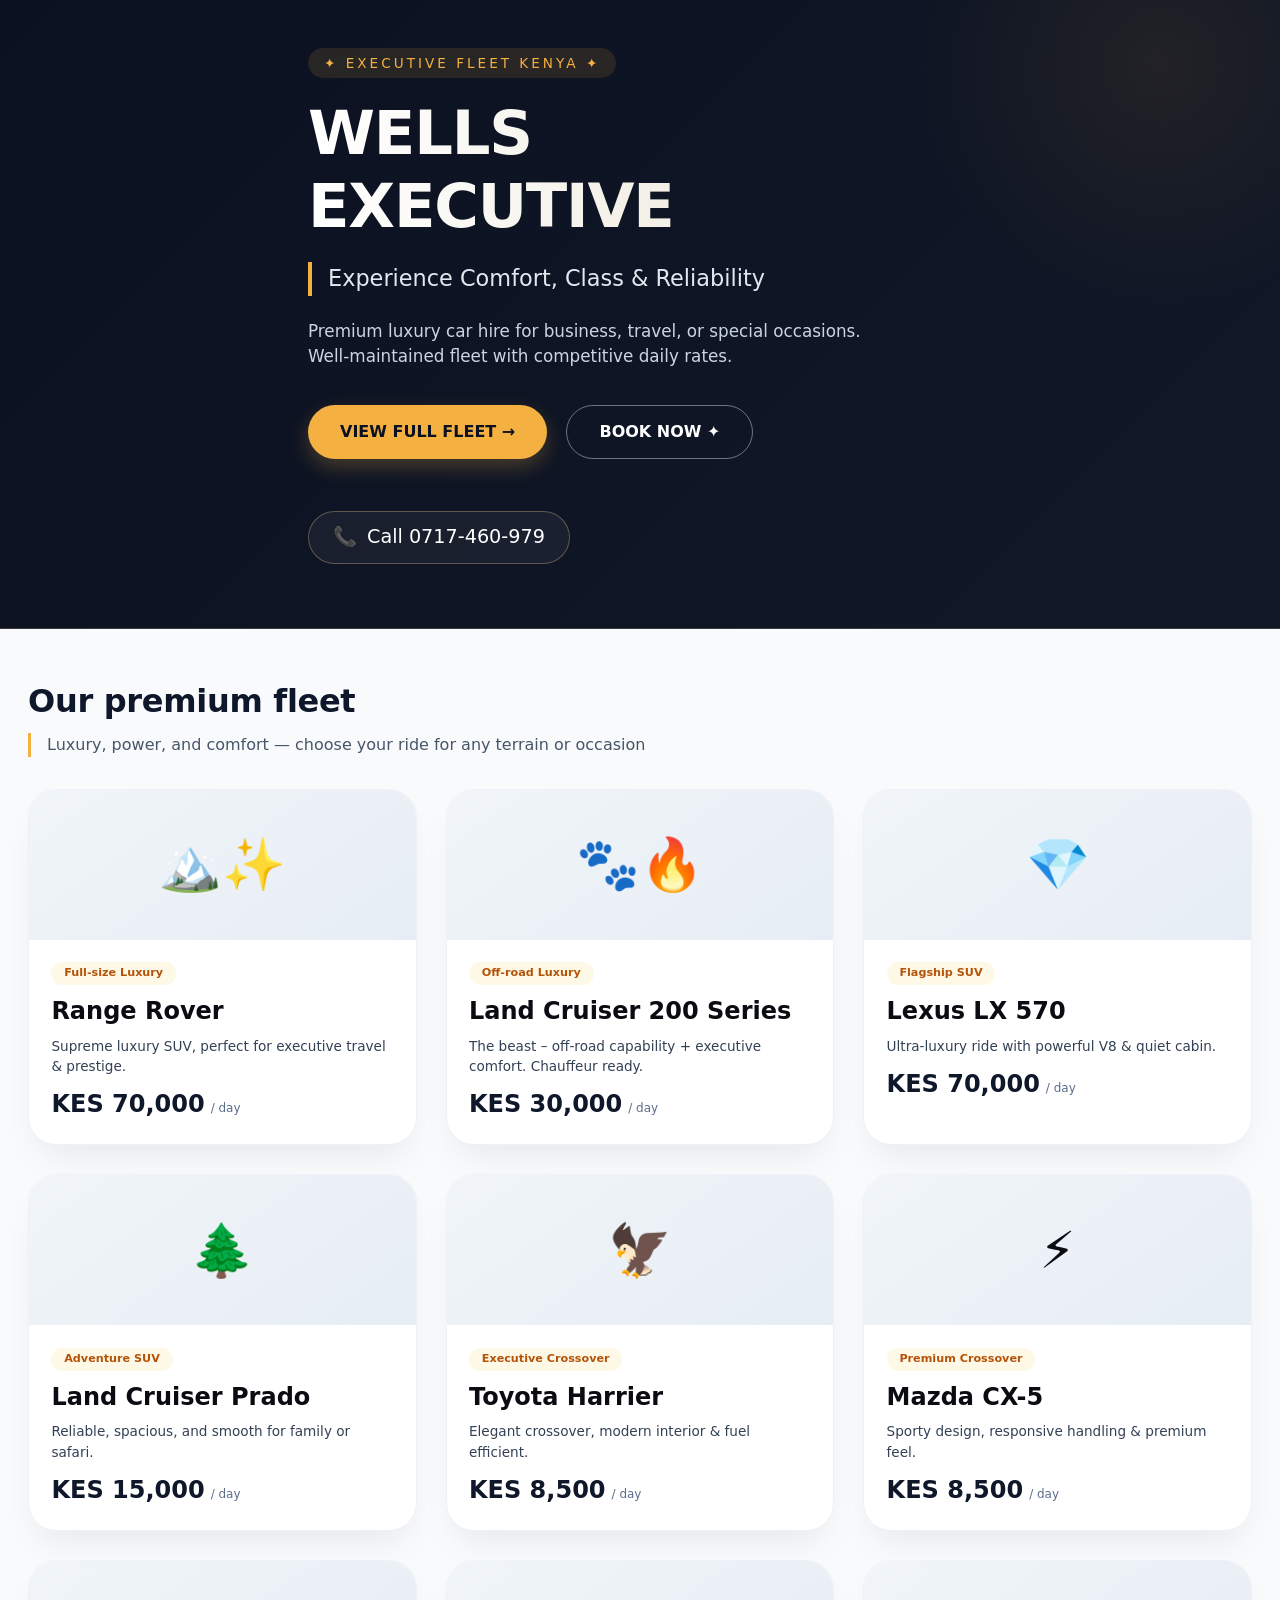
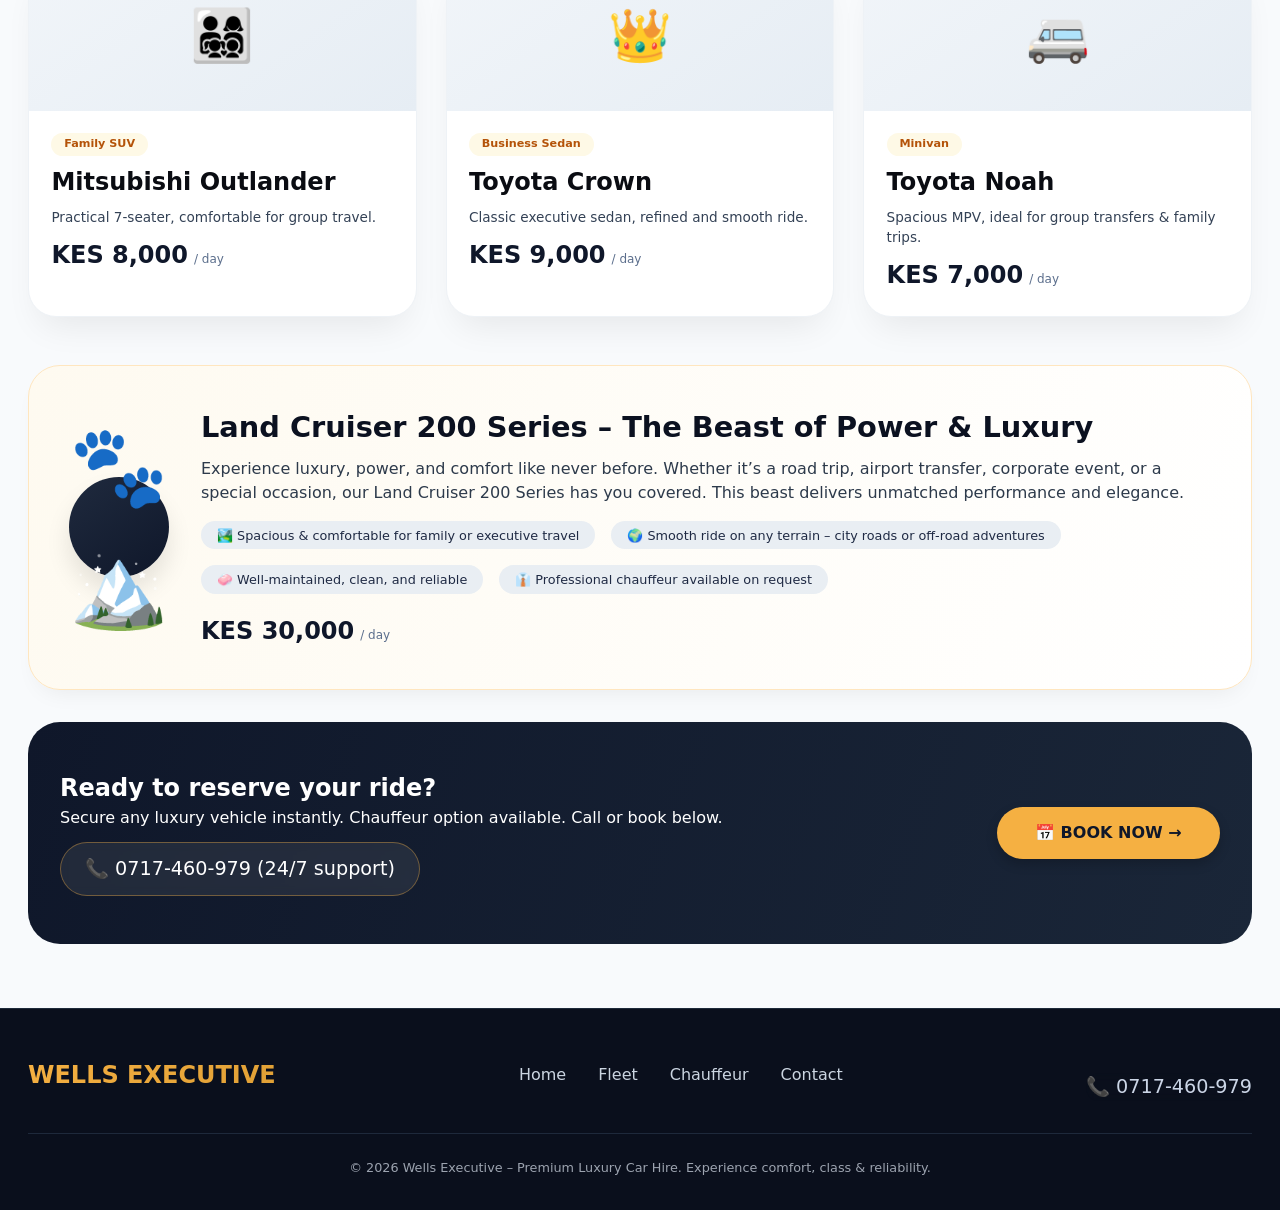
==== index.html @ e7742991 "Add files via upload" ====
<!DOCTYPE html>
<html lang="en">
<head>
  <meta charset="UTF-8">
  <meta name="viewport" content="width=device-width, initial-scale=1.0, viewport-fit=cover">
  <title>Wells Executive | Premium Luxury Car Hire</title>
  <!-- Google Fonts + modern reset -->
  <style>
    * {
      margin: 0;
      padding: 0;
      box-sizing: border-box;
    }

    body {
      background: #f8fafc;
      font-family: 'Inter', system-ui, -apple-system, 'Segoe UI', Roboto, Helvetica, sans-serif;
      line-height: 1.5;
      color: #0a0c12;
    }

    html {
      scroll-behavior: smooth;
    }

    .container {
      max-width: 1280px;
      margin: 0 auto;
      padding: 0 28px;
    }

    /* ========= HERO SECTION (Luxury Dark Elegance) ========= */
    .hero {
      background: linear-gradient(135deg, #0b1120 0%, #111827 100%);
      color: white;
      padding: 3rem 0 4rem 0;
      border-bottom: 1px solid rgba(255, 215, 150, 0.2);
      position: relative;
      overflow: hidden;
    }

    .hero::before {
      content: "";
      position: absolute;
      top: -30%;
      right: -10%;
      width: 500px;
      height: 500px;
      background: radial-gradient(circle, rgba(255, 180, 60, 0.08) 0%, rgba(0,0,0,0) 70%);
      border-radius: 50%;
      pointer-events: none;
    }

    .hero-content {
      position: relative;
      z-index: 2;
      display: flex;
      flex-direction: column;
      gap: 1.2rem;
      max-width: 720px;
    }

    .brand-badge {
      font-size: 0.85rem;
      letter-spacing: 3px;
      text-transform: uppercase;
      color: #f5b042;
      font-weight: 500;
      background: rgba(245, 176, 66, 0.12);
      display: inline-block;
      width: fit-content;
      padding: 0.3rem 1rem;
      border-radius: 40px;
      backdrop-filter: blur(2px);
    }

    .hero h1 {
      font-size: 3.8rem;
      font-weight: 700;
      letter-spacing: -0.02em;
      line-height: 1.2;
      background: linear-gradient(to right, #ffffff, #e8e2d0);
      background-clip: text;
      -webkit-background-clip: text;
      color: transparent;
    }

    .hero-tagline {
      font-size: 1.4rem;
      font-weight: 500;
      color: #e2e8f0;
      border-left: 4px solid #f5b042;
      padding-left: 1rem;
    }

    .hero-desc {
      font-size: 1.05rem;
      color: #cbd5e1;
      max-width: 560px;
      margin-top: 0.25rem;
    }

    .btn-group {
      display: flex;
      flex-wrap: wrap;
      gap: 1.2rem;
      margin: 1rem 0 0.5rem 0;
    }

    .btn {
      display: inline-flex;
      align-items: center;
      justify-content: center;
      gap: 8px;
      font-weight: 600;
      padding: 0.9rem 2rem;
      border-radius: 48px;
      font-size: 1rem;
      transition: all 0.25s ease;
      text-decoration: none;
      cursor: pointer;
      border: none;
      background: none;
      font-family: inherit;
    }

    .btn-primary {
      background: #f5b042;
      color: #0b1120;
      box-shadow: 0 8px 20px rgba(245, 176, 66, 0.25);
    }

    .btn-primary:hover {
      background: #ffbf5e;
      transform: translateY(-3px);
      box-shadow: 0 16px 28px rgba(245, 176, 66, 0.3);
    }

    .btn-outline-light {
      background: transparent;
      border: 1.5px solid rgba(255, 255, 255, 0.4);
      color: white;
    }

    .btn-outline-light:hover {
      border-color: #f5b042;
      background: rgba(245, 176, 66, 0.1);
      transform: translateY(-2px);
    }

    .phone-number {
      display: inline-flex;
      align-items: center;
      gap: 10px;
      margin-top: 1.5rem;
      font-size: 1.2rem;
      font-weight: 500;
      background: rgba(255,255,255,0.05);
      backdrop-filter: blur(4px);
      padding: 0.7rem 1.5rem;
      border-radius: 60px;
      width: fit-content;
      border: 1px solid rgba(255,215,150,0.3);
    }

    /* ===== FLEET PREVIEW & FULL FLEET GRID ===== */
    .section-title {
      font-size: 2rem;
      font-weight: 700;
      margin-bottom: 0.5rem;
      letter-spacing: -0.3px;
      color: #0f172a;
    }

    .section-sub {
      color: #475569;
      max-width: 650px;
      margin-bottom: 2rem;
      border-left: 3px solid #f5b042;
      padding-left: 1rem;
    }

    .fleet-grid {
      display: grid;
      grid-template-columns: repeat(auto-fill, minmax(290px, 1fr));
      gap: 1.8rem;
      margin: 2rem 0 3rem;
    }

    .car-card {
      background: white;
      border-radius: 28px;
      overflow: hidden;
      box-shadow: 0 20px 35px -12px rgba(0, 0, 0, 0.08);
      transition: all 0.3s ease;
      border: 1px solid #eef2f6;
    }

    .car-card:hover {
      transform: translateY(-8px);
      box-shadow: 0 28px 40px -16px rgba(0, 0, 0, 0.15);
    }

    .car-img {
      background: linear-gradient(145deg, #f1f5f9, #e6edf4);
      height: 150px;
      display: flex;
      align-items: center;
      justify-content: center;
      font-size: 3.2rem;
    }

    .car-info {
      padding: 1.4rem;
    }

    .car-info h3 {
      font-size: 1.5rem;
      font-weight: 700;
      margin-bottom: 0.2rem;
    }

    .car-desc {
      color: #334155;
      font-size: 0.85rem;
      margin: 0.4rem 0;
    }

    .price {
      font-weight: 800;
      font-size: 1.5rem;
      color: #0f172a;
      margin-top: 0.6rem;
      display: flex;
      align-items: baseline;
      gap: 6px;
    }

    .price small {
      font-size: 0.75rem;
      font-weight: 400;
      color: #5b6e8c;
    }

    .badge-type {
      background: #fef9e6;
      color: #b45309;
      padding: 0.2rem 0.8rem;
      border-radius: 30px;
      font-size: 0.7rem;
      font-weight: 600;
      width: fit-content;
      margin-bottom: 8px;
    }

    /* Land Cruiser spotlight section (detailed description) */
    .spotlight {
      background: linear-gradient(110deg, #fefaf0 0%, #ffffff 100%);
      border-radius: 2rem;
      padding: 2.5rem;
      margin: 2rem 0 2rem;
      border: 1px solid #ffe6bf;
      box-shadow: 0 12px 24px -12px rgba(0,0,0,0.08);
    }

    .spotlight-inner {
      display: flex;
      flex-wrap: wrap;
      gap: 2rem;
      align-items: center;
    }

    .spotlight-icon {
      font-size: 5rem;
      background: #0b1120;
      width: 100px;
      height: 100px;
      display: flex;
      align-items: center;
      justify-content: center;
      border-radius: 60px;
      background: linear-gradient(145deg, #1f2a3e, #0f172a);
      box-shadow: 0 15px 25px rgba(0,0,0,0.1);
    }

    .spotlight-text {
      flex: 1;
    }

    .spotlight-text h3 {
      font-size: 1.8rem;
      font-weight: 800;
      color: #0b1120;
      margin-bottom: 0.5rem;
    }

    .spotlight-text p {
      color: #2d3a4b;
      margin-bottom: 0.8rem;
      line-height: 1.5;
    }

    .feature-list {
      display: flex;
      flex-wrap: wrap;
      gap: 1rem;
      margin-top: 1rem;
    }

    .feature-list span {
      background: #e9eef3;
      padding: 0.3rem 1rem;
      border-radius: 40px;
      font-size: 0.8rem;
      font-weight: 500;
      color: #1f2a44;
    }

    /* CTA section */
    .cta-section {
      background: linear-gradient(110deg, #0f172a 0%, #1a2638 100%);
      border-radius: 2rem;
      padding: 3rem 2rem;
      margin: 2rem 0 4rem;
      display: flex;
      flex-wrap: wrap;
      justify-content: space-between;
      align-items: center;
      gap: 1.8rem;
      color: white;
    }

    .btn-cta {
      background: #f5b042;
      color: #0f172a;
      padding: 0.9rem 2.4rem;
      font-weight: 700;
      border-radius: 44px;
      text-decoration: none;
      transition: 0.2s;
      display: inline-flex;
      align-items: center;
      gap: 10px;
      box-shadow: 0 5px 12px rgba(0,0,0,0.2);
    }

    .btn-cta:hover {
      background: #ffc55a;
      transform: scale(1.02);
    }

    /* Footer */
    footer {
      background: #0a0f1c;
      color: #9ca3af;
      padding: 2.5rem 0 2rem;
      margin-top: 2rem;
      border-top: 1px solid #1e2a3a;
    }

    .footer-content {
      display: flex;
      flex-wrap: wrap;
      justify-content: space-between;
      align-items: center;
      gap: 1.5rem;
    }

    .footer-logo {
      font-weight: 700;
      font-size: 1.5rem;
      background: linear-gradient(135deg, #f5b042, #e0a035);
      background-clip: text;
      -webkit-background-clip: text;
      color: transparent;
    }

    .footer-links {
      display: flex;
      gap: 2rem;
      flex-wrap: wrap;
    }

    .footer-links a {
      color: #cbd5e1;
      text-decoration: none;
      transition: color 0.2s;
    }

    .footer-links a:hover {
      color: #f5b042;
    }

    .copyright {
      text-align: center;
      margin-top: 2rem;
      font-size: 0.8rem;
      border-top: 1px solid #1e293b;
      padding-top: 1.5rem;
    }

    @media (max-width: 780px) {
      .hero h1 { font-size: 2.4rem; }
      .hero-tagline { font-size: 1.1rem; }
      .btn-group .btn { padding: 0.7rem 1.4rem; }
      .spotlight-inner { flex-direction: column; text-align: center; }
      .feature-list { justify-content: center; }
    }

    /* modal */
    .modal {
      display: none;
      position: fixed;
      top:0; left:0;
      width:100%; height:100%;
      background: rgba(0,0,0,0.75);
      backdrop-filter: blur(6px);
      align-items: center;
      justify-content: center;
      z-index: 1000;
    }
    .modal-card {
      background: white;
      max-width: 500px;
      width: 90%;
      border-radius: 2rem;
      padding: 2rem 1.8rem;
      position: relative;
      box-shadow: 0 30px 50px rgba(0,0,0,0.3);
    }
    .close-modal {
      position: absolute;
      top: 1rem;
      right: 1.5rem;
      font-size: 1.8rem;
      cursor: pointer;
      background: none;
      border: none;
    }
  </style>
</head>
<body>

  <!-- HERO SECTION -->
  <section class="hero">
    <div class="container hero-content">
      <div class="brand-badge">✦ EXECUTIVE FLEET KENYA ✦</div>
      <h1>WELLS<br>EXECUTIVE</h1>
      <div class="hero-tagline">Experience Comfort, Class & Reliability</div>
      <div class="hero-desc">
        Premium luxury car hire for business, travel, or special occasions. 
        Well-maintained fleet with competitive daily rates.
      </div>
      <div class="btn-group">
        <a href="#full-fleet" class="btn btn-primary">VIEW FULL FLEET →</a>
        <a href="#booking" class="btn btn-outline-light">BOOK NOW ✦</a>
      </div>
      <div class="phone-number">
        <span>📞</span> Call 0717-460-979
      </div>
    </div>
  </section>

  <!-- FULL FLEET SECTION (all cars with exact rates) -->
  <div class="container" id="full-fleet">
    <div style="margin-top: 3rem;">
      <h2 class="section-title">Our premium fleet</h2>
      <div class="section-sub">Luxury, power, and comfort — choose your ride for any terrain or occasion</div>
    </div>
    <div class="fleet-grid" id="fleetGrid"></div>
  </div>

  <!-- LAND CRUISER 200 SERIES SPOTLIGHT (detailed description as requested) -->
  <div class="container">
    <div class="spotlight" id="landcruiser-spotlight">
      <div class="spotlight-inner">
        <div class="spotlight-icon">🐾🏔️</div>
        <div class="spotlight-text">
          <h3>Land Cruiser 200 Series – The Beast of Power & Luxury</h3>
          <p>Experience luxury, power, and comfort like never before. Whether it’s a road trip, airport transfer, corporate event, or a special occasion, our Land Cruiser 200 Series has you covered. This beast delivers unmatched performance and elegance.</p>
          <div class="feature-list">
            <span>🏞️ Spacious & comfortable for family or executive travel</span>
            <span>🌍 Smooth ride on any terrain – city roads or off-road adventures</span>
            <span>🧼 Well-maintained, clean, and reliable</span>
            <span>👔 Professional chauffeur available on request</span>
          </div>
          <div class="price" style="margin-top: 1.2rem;">KES 30,000 <small>/ day</small></div>
        </div>
      </div>
    </div>
  </div>

  <!-- BOOKING CTA SECTION -->
  <div class="container" id="booking">
    <div class="cta-section">
      <div class="cta-text">
        <h2>Ready to reserve your ride?</h2>
        <p>Secure any luxury vehicle instantly. Chauffeur option available. Call or book below.</p>
        <div class="phone-number" style="background: rgba(255,255,240,0.08); margin-top: 12px; border-color: #f5b04260;">
          📞 0717-460-979 (24/7 support)
        </div>
      </div>
      <a href="#" class="btn-cta" id="openBookingBtn">📅 BOOK NOW →</a>
    </div>
  </div>

  <!-- FOOTER -->
  <footer>
    <div class="container">
      <div class="footer-content">
        <div class="footer-logo">WELLS EXECUTIVE</div>
        <div class="footer-links">
          <a href="#">Home</a>
          <a href="#full-fleet">Fleet</a>
          <a href="#">Chauffeur</a>
          <a href="#">Contact</a>
        </div>
        <div class="phone-number" style="background: transparent; padding:0; border:none; color:#cbd5e6;">
          📞 0717-460-979
        </div>
      </div>
      <div class="copyright">
        © 2026 Wells Executive – Premium Luxury Car Hire. Experience comfort, class & reliability.
      </div>
    </div>
  </footer>

  <!-- BOOKING MODAL -->
  <div id="bookingModal" class="modal">
    <div class="modal-card">
      <button class="close-modal" id="closeModalBtn">&times;</button>
      <h2 style="font-size: 1.8rem; font-weight: 700; margin-bottom: 0.5rem;">Request booking</h2>
      <p style="margin-bottom: 1.2rem;">Fill in details & we’ll confirm your luxury ride.</p>
      <form id="bookingForm">
        <div style="margin-bottom: 1rem;">
          <label style="display: block; font-weight: 500;">Full name</label>
          <input type="text" required style="width:100%; padding: 0.8rem; border-radius: 60px; border:1px solid #cbd5e1;">
        </div>
        <div style="margin-bottom: 1rem;">
          <label style="display: block; font-weight: 500;">Phone number</label>
          <input type="tel" required style="width:100%; padding: 0.8rem; border-radius: 60px; border:1px solid #cbd5e1;">
        </div>
        <div style="margin-bottom: 1.5rem;">
          <label style="display: block; font-weight: 500;">Select car</label>
          <select id="carSelectModal" style="width:100%; padding: 0.8rem; border-radius: 60px; border:1px solid #cbd5e1;">
            <option>Range Rover (KES 70,000)</option>
            <option>Land Cruiser 200 Series (KES 30,000)</option>
            <option>Lexus LX 570 (KES 70,000)</option>
            <option>Land Cruiser Prado (KES 15,000)</option>
            <option>Toyota Harrier (KES 8,500)</option>
            <option>Mazda CX-5 (KES 8,500)</option>
            <option>Mitsubishi Outlander (KES 8,000)</option>
            <option>Toyota Crown (KES 9,000)</option>
            <option>Toyota Noah (KES 7,000)</option>
          </select>
        </div>
        <button type="submit" style="background:#f5b042; width:100%; border: none; padding: 0.9rem; border-radius: 60px; font-weight: 700; cursor: pointer;">Send request →</button>
        <p style="font-size: 0.7rem; text-align: center; margin-top: 1rem;">We’ll reply within 30min</p>
      </form>
    </div>
  </div>

  <script>
    // -------- FLEET DATA (exact from user) ----------
    const fleetData = [
      { name: "Range Rover", price: 70000, desc: "Supreme luxury SUV, perfect for executive travel & prestige.", tag: "Full-size Luxury" },
      { name: "Land Cruiser 200 Series", price: 30000, desc: "The beast – off-road capability + executive comfort. Chauffeur ready.", tag: "Off-road Luxury" },
      { name: "Lexus LX 570", price: 70000, desc: "Ultra-luxury ride with powerful V8 & quiet cabin.", tag: "Flagship SUV" },
      { name: "Land Cruiser Prado", price: 15000, desc: "Reliable, spacious, and smooth for family or safari.", tag: "Adventure SUV" },
      { name: "Toyota Harrier", price: 8500, desc: "Elegant crossover, modern interior & fuel efficient.", tag: "Executive Crossover" },
      { name: "Mazda CX-5", price: 8500, desc: "Sporty design, responsive handling & premium feel.", tag: "Premium Crossover" },
      { name: "Mitsubishi Outlander", price: 8000, desc: "Practical 7-seater, comfortable for group travel.", tag: "Family SUV" },
      { name: "Toyota Crown", price: 9000, desc: "Classic executive sedan, refined and smooth ride.", tag: "Business Sedan" },
      { name: "Toyota Noah", price: 7000, desc: "Spacious MPV, ideal for group transfers & family trips.", tag: "Minivan" }
    ];

    const fleetGrid = document.getElementById('fleetGrid');
    if (fleetGrid) {
      fleetData.forEach(car => {
        const card = document.createElement('div');
        card.className = 'car-card';
        // simple dynamic icon
        let icon = "🚙";
        if (car.name.includes("Range")) icon = "🏔️✨";
        if (car.name.includes("Cruiser 200")) icon = "🐾🔥";
        if (car.name.includes("Lexus")) icon = "💎";
        if (car.name.includes("Prado")) icon = "🌲";
        if (car.name.includes("Harrier")) icon = "🦅";
        if (car.name.includes("CX-5")) icon = "⚡";
        if (car.name.includes("Outlander")) icon = "👨‍👩‍👧‍👦";
        if (car.name.includes("Crown")) icon = "👑";
        if (car.name.includes("Noah")) icon = "🚐";
        
        card.innerHTML = `
          <div class="car-img">${icon}</div>
          <div class="car-info">
            <div class="badge-type">${car.tag}</div>
            <h3>${car.name}</h3>
            <p class="car-desc">${car.desc}</p>
            <div class="price">KES ${car.price.toLocaleString()} <small>/ day</small></div>
          </div>
        `;
        fleetGrid.appendChild(card);
      });
    }

    // Modal logic
    const modal = document.getElementById('bookingModal');
    const openBtn = document.getElementById('openBookingBtn');
    const closeBtn = document.getElementById('closeModalBtn');
    const bookingForm = document.getElementById('bookingForm');

    function openModal() {
      modal.style.display = 'flex';
      document.body.style.overflow = 'hidden';
    }
    function closeModalFunc() {
      modal.style.display = 'none';
      document.body.style.overflow = 'auto';
    }

    if (openBtn) {
      openBtn.addEventListener('click', (e) => {
        e.preventDefault();
        openModal();
      });
    }
    if (closeBtn) closeBtn.addEventListener('click', closeModalFunc);
    window.addEventListener('click', (e) => { if (e.target === modal) closeModalFunc(); });

    if (bookingForm) {
      bookingForm.addEventListener('submit', (e) => {
        e.preventDefault();
        alert('✅ Booking request received! Wells Executive team will contact you shortly on 0717-460-979 or your number. Thank you for choosing luxury.');
        closeModalFunc();
        bookingForm.reset();
      });
    }

    // smooth scroll for anchor links
    document.querySelectorAll('a[href^="#"]').forEach(anchor => {
      anchor.addEventListener('click', function(e) {
        const href = this.getAttribute('href');
        if (href === "#" || href === "") return;
        const target = document.querySelector(href);
        if (target) {
          e.preventDefault();
          target.scrollIntoView({ behavior: 'smooth', block: 'start' });
        }
      });
    });
  </script>
</body>
</html>
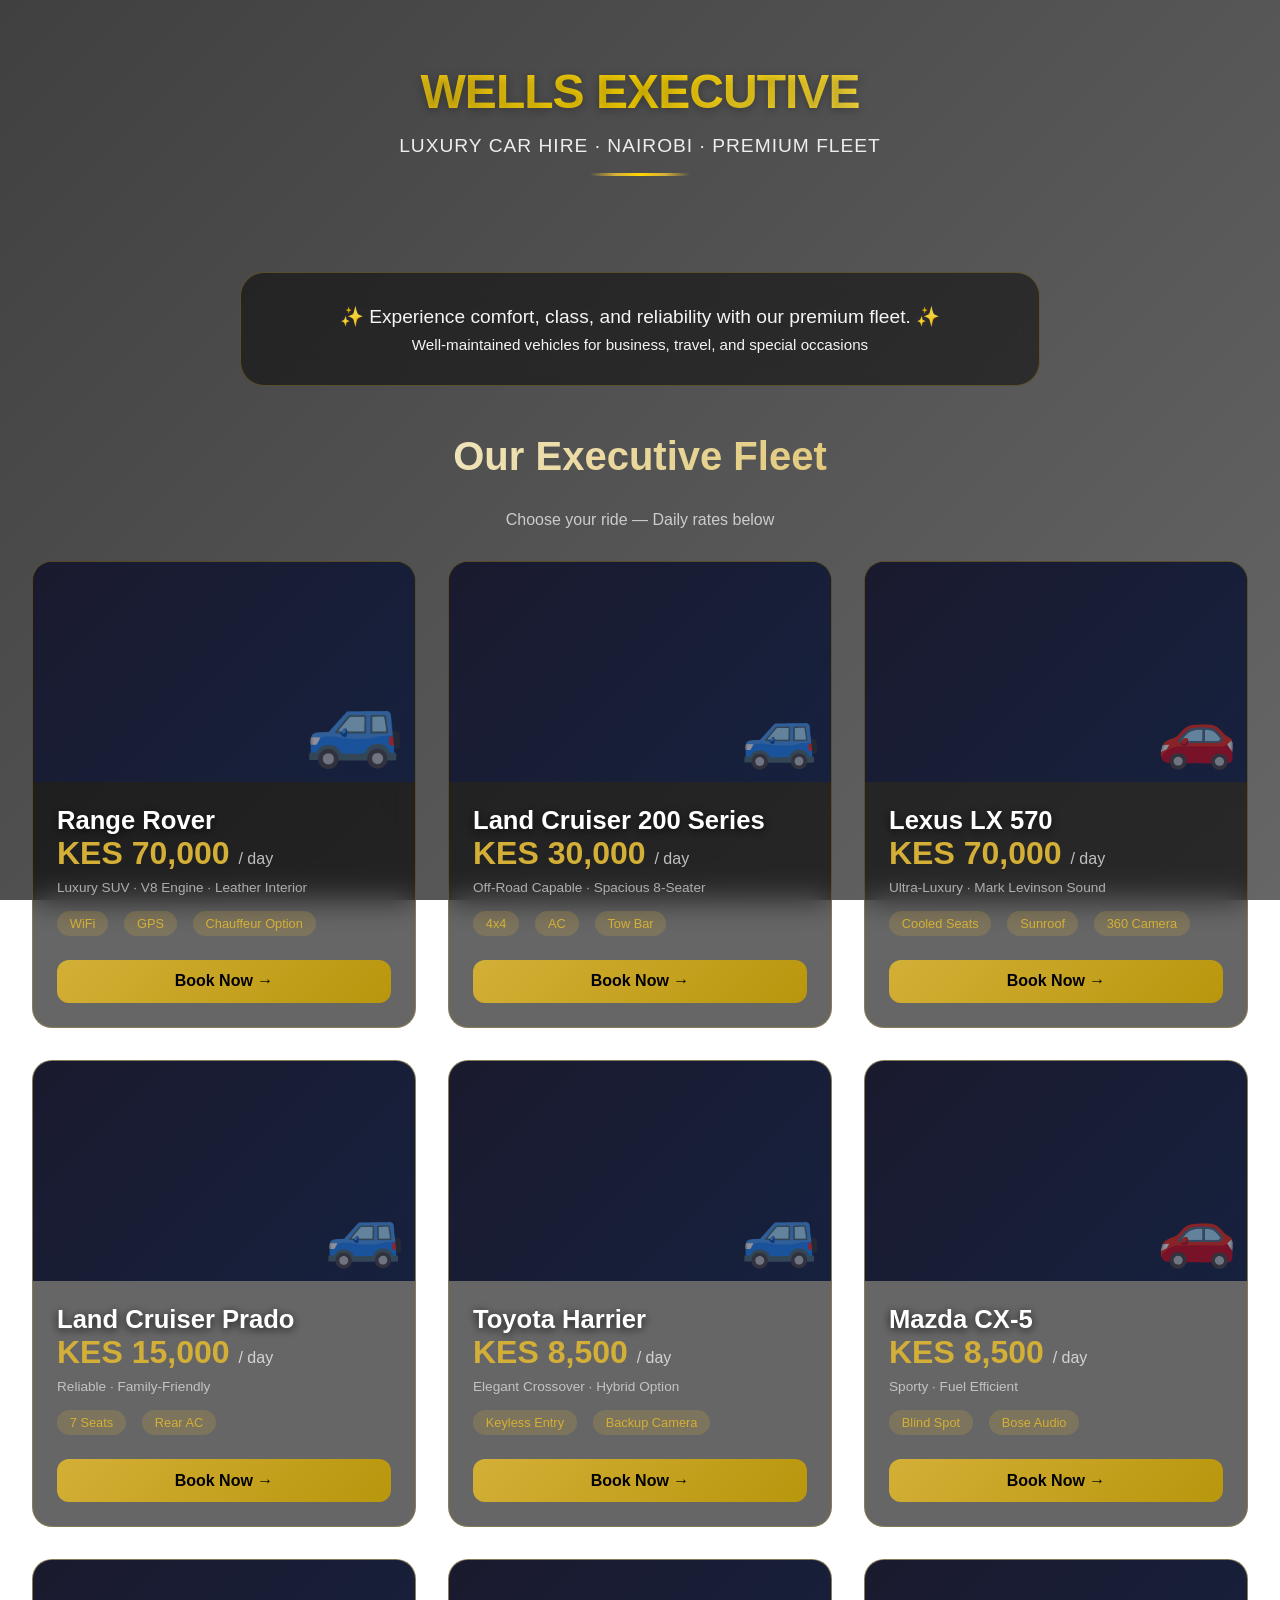
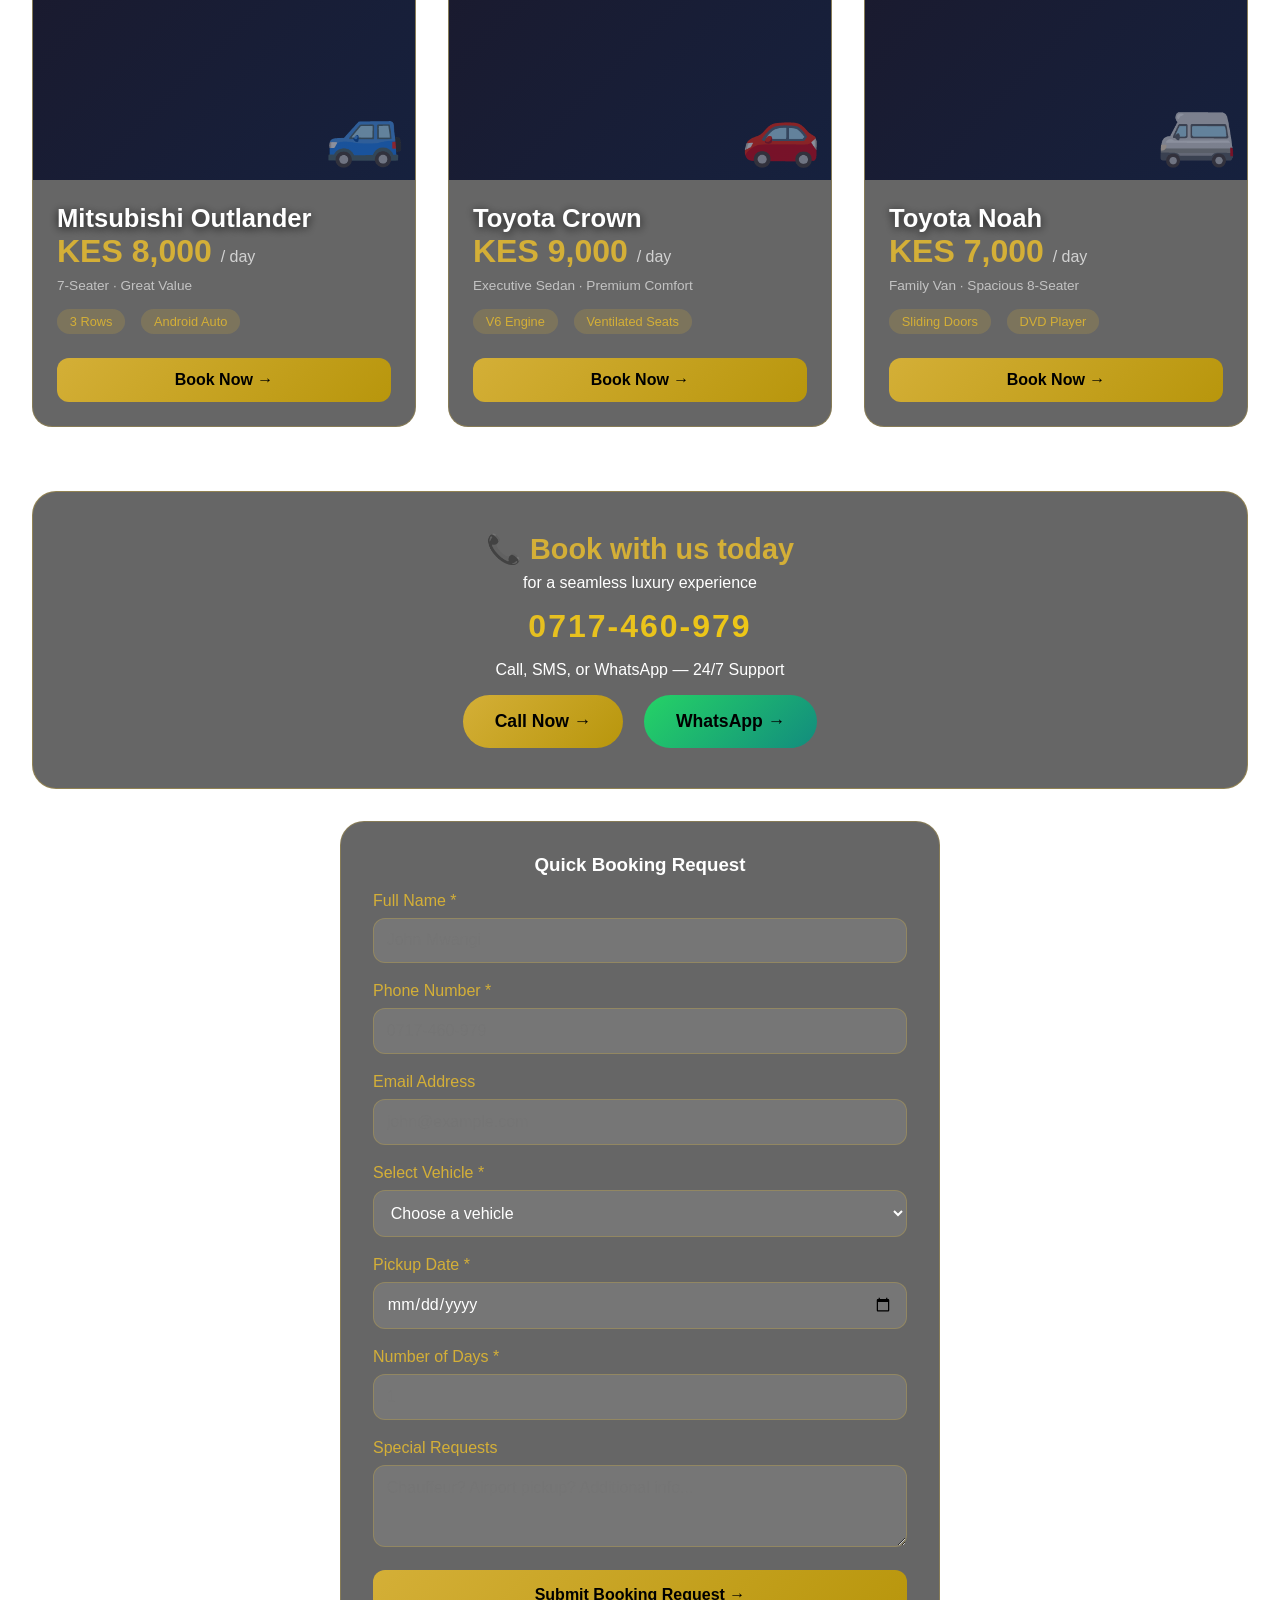
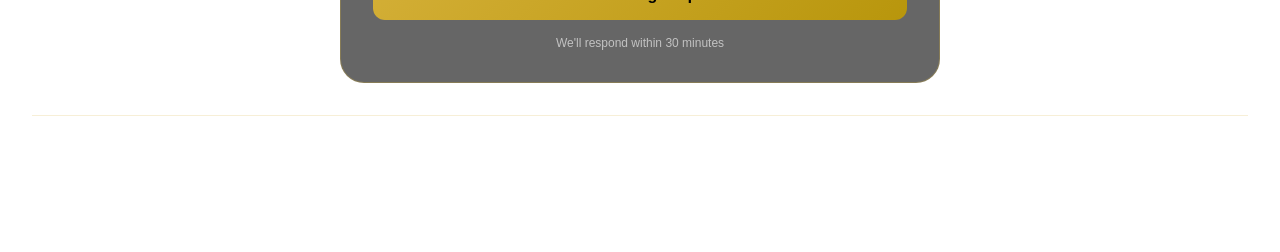
==== commit 353e2f7a: "Add files via upload" ====
--- a/index.html
+++ b/index.html
@@ -1,654 +1,658 @@
 <!DOCTYPE html>
 <html lang="en">
 <head>
-  <meta charset="UTF-8">
-  <meta name="viewport" content="width=device-width, initial-scale=1.0, viewport-fit=cover">
-  <title>Wells Executive | Premium Luxury Car Hire</title>
-  <!-- Google Fonts + modern reset -->
-  <style>
-    * {
-      margin: 0;
-      padding: 0;
-      box-sizing: border-box;
-    }
-
-    body {
-      background: #f8fafc;
-      font-family: 'Inter', system-ui, -apple-system, 'Segoe UI', Roboto, Helvetica, sans-serif;
-      line-height: 1.5;
-      color: #0a0c12;
-    }
-
-    html {
-      scroll-behavior: smooth;
-    }
-
-    .container {
-      max-width: 1280px;
-      margin: 0 auto;
-      padding: 0 28px;
-    }
-
-    /* ========= HERO SECTION (Luxury Dark Elegance) ========= */
-    .hero {
-      background: linear-gradient(135deg, #0b1120 0%, #111827 100%);
-      color: white;
-      padding: 3rem 0 4rem 0;
-      border-bottom: 1px solid rgba(255, 215, 150, 0.2);
-      position: relative;
-      overflow: hidden;
-    }
-
-    .hero::before {
-      content: "";
-      position: absolute;
-      top: -30%;
-      right: -10%;
-      width: 500px;
-      height: 500px;
-      background: radial-gradient(circle, rgba(255, 180, 60, 0.08) 0%, rgba(0,0,0,0) 70%);
-      border-radius: 50%;
-      pointer-events: none;
-    }
-
-    .hero-content {
-      position: relative;
-      z-index: 2;
-      display: flex;
-      flex-direction: column;
-      gap: 1.2rem;
-      max-width: 720px;
-    }
-
-    .brand-badge {
-      font-size: 0.85rem;
-      letter-spacing: 3px;
-      text-transform: uppercase;
-      color: #f5b042;
-      font-weight: 500;
-      background: rgba(245, 176, 66, 0.12);
-      display: inline-block;
-      width: fit-content;
-      padding: 0.3rem 1rem;
-      border-radius: 40px;
-      backdrop-filter: blur(2px);
-    }
-
-    .hero h1 {
-      font-size: 3.8rem;
-      font-weight: 700;
-      letter-spacing: -0.02em;
-      line-height: 1.2;
-      background: linear-gradient(to right, #ffffff, #e8e2d0);
-      background-clip: text;
-      -webkit-background-clip: text;
-      color: transparent;
-    }
-
-    .hero-tagline {
-      font-size: 1.4rem;
-      font-weight: 500;
-      color: #e2e8f0;
-      border-left: 4px solid #f5b042;
-      padding-left: 1rem;
-    }
-
-    .hero-desc {
-      font-size: 1.05rem;
-      color: #cbd5e1;
-      max-width: 560px;
-      margin-top: 0.25rem;
-    }
-
-    .btn-group {
-      display: flex;
-      flex-wrap: wrap;
-      gap: 1.2rem;
-      margin: 1rem 0 0.5rem 0;
-    }
-
-    .btn {
-      display: inline-flex;
-      align-items: center;
-      justify-content: center;
-      gap: 8px;
-      font-weight: 600;
-      padding: 0.9rem 2rem;
-      border-radius: 48px;
-      font-size: 1rem;
-      transition: all 0.25s ease;
-      text-decoration: none;
-      cursor: pointer;
-      border: none;
-      background: none;
-      font-family: inherit;
-    }
-
-    .btn-primary {
-      background: #f5b042;
-      color: #0b1120;
-      box-shadow: 0 8px 20px rgba(245, 176, 66, 0.25);
-    }
-
-    .btn-primary:hover {
-      background: #ffbf5e;
-      transform: translateY(-3px);
-      box-shadow: 0 16px 28px rgba(245, 176, 66, 0.3);
-    }
-
-    .btn-outline-light {
-      background: transparent;
-      border: 1.5px solid rgba(255, 255, 255, 0.4);
-      color: white;
-    }
-
-    .btn-outline-light:hover {
-      border-color: #f5b042;
-      background: rgba(245, 176, 66, 0.1);
-      transform: translateY(-2px);
-    }
-
-    .phone-number {
-      display: inline-flex;
-      align-items: center;
-      gap: 10px;
-      margin-top: 1.5rem;
-      font-size: 1.2rem;
-      font-weight: 500;
-      background: rgba(255,255,255,0.05);
-      backdrop-filter: blur(4px);
-      padding: 0.7rem 1.5rem;
-      border-radius: 60px;
-      width: fit-content;
-      border: 1px solid rgba(255,215,150,0.3);
-    }
-
-    /* ===== FLEET PREVIEW & FULL FLEET GRID ===== */
-    .section-title {
-      font-size: 2rem;
-      font-weight: 700;
-      margin-bottom: 0.5rem;
-      letter-spacing: -0.3px;
-      color: #0f172a;
-    }
-
-    .section-sub {
-      color: #475569;
-      max-width: 650px;
-      margin-bottom: 2rem;
-      border-left: 3px solid #f5b042;
-      padding-left: 1rem;
-    }
-
-    .fleet-grid {
-      display: grid;
-      grid-template-columns: repeat(auto-fill, minmax(290px, 1fr));
-      gap: 1.8rem;
-      margin: 2rem 0 3rem;
-    }
-
-    .car-card {
-      background: white;
-      border-radius: 28px;
-      overflow: hidden;
-      box-shadow: 0 20px 35px -12px rgba(0, 0, 0, 0.08);
-      transition: all 0.3s ease;
-      border: 1px solid #eef2f6;
-    }
-
-    .car-card:hover {
-      transform: translateY(-8px);
-      box-shadow: 0 28px 40px -16px rgba(0, 0, 0, 0.15);
-    }
-
-    .car-img {
-      background: linear-gradient(145deg, #f1f5f9, #e6edf4);
-      height: 150px;
-      display: flex;
-      align-items: center;
-      justify-content: center;
-      font-size: 3.2rem;
-    }
-
-    .car-info {
-      padding: 1.4rem;
-    }
-
-    .car-info h3 {
-      font-size: 1.5rem;
-      font-weight: 700;
-      margin-bottom: 0.2rem;
-    }
-
-    .car-desc {
-      color: #334155;
-      font-size: 0.85rem;
-      margin: 0.4rem 0;
-    }
-
-    .price {
-      font-weight: 800;
-      font-size: 1.5rem;
-      color: #0f172a;
-      margin-top: 0.6rem;
-      display: flex;
-      align-items: baseline;
-      gap: 6px;
-    }
-
-    .price small {
-      font-size: 0.75rem;
-      font-weight: 400;
-      color: #5b6e8c;
-    }
-
-    .badge-type {
-      background: #fef9e6;
-      color: #b45309;
-      padding: 0.2rem 0.8rem;
-      border-radius: 30px;
-      font-size: 0.7rem;
-      font-weight: 600;
-      width: fit-content;
-      margin-bottom: 8px;
-    }
-
-    /* Land Cruiser spotlight section (detailed description) */
-    .spotlight {
-      background: linear-gradient(110deg, #fefaf0 0%, #ffffff 100%);
-      border-radius: 2rem;
-      padding: 2.5rem;
-      margin: 2rem 0 2rem;
-      border: 1px solid #ffe6bf;
-      box-shadow: 0 12px 24px -12px rgba(0,0,0,0.08);
-    }
-
-    .spotlight-inner {
-      display: flex;
-      flex-wrap: wrap;
-      gap: 2rem;
-      align-items: center;
-    }
-
-    .spotlight-icon {
-      font-size: 5rem;
-      background: #0b1120;
-      width: 100px;
-      height: 100px;
-      display: flex;
-      align-items: center;
-      justify-content: center;
-      border-radius: 60px;
-      background: linear-gradient(145deg, #1f2a3e, #0f172a);
-      box-shadow: 0 15px 25px rgba(0,0,0,0.1);
-    }
-
-    .spotlight-text {
-      flex: 1;
-    }
-
-    .spotlight-text h3 {
-      font-size: 1.8rem;
-      font-weight: 800;
-      color: #0b1120;
-      margin-bottom: 0.5rem;
-    }
-
-    .spotlight-text p {
-      color: #2d3a4b;
-      margin-bottom: 0.8rem;
-      line-height: 1.5;
-    }
-
-    .feature-list {
-      display: flex;
-      flex-wrap: wrap;
-      gap: 1rem;
-      margin-top: 1rem;
-    }
-
-    .feature-list span {
-      background: #e9eef3;
-      padding: 0.3rem 1rem;
-      border-radius: 40px;
-      font-size: 0.8rem;
-      font-weight: 500;
-      color: #1f2a44;
-    }
-
-    /* CTA section */
-    .cta-section {
-      background: linear-gradient(110deg, #0f172a 0%, #1a2638 100%);
-      border-radius: 2rem;
-      padding: 3rem 2rem;
-      margin: 2rem 0 4rem;
-      display: flex;
-      flex-wrap: wrap;
-      justify-content: space-between;
-      align-items: center;
-      gap: 1.8rem;
-      color: white;
-    }
-
-    .btn-cta {
-      background: #f5b042;
-      color: #0f172a;
-      padding: 0.9rem 2.4rem;
-      font-weight: 700;
-      border-radius: 44px;
-      text-decoration: none;
-      transition: 0.2s;
-      display: inline-flex;
-      align-items: center;
-      gap: 10px;
-      box-shadow: 0 5px 12px rgba(0,0,0,0.2);
-    }
-
-    .btn-cta:hover {
-      background: #ffc55a;
-      transform: scale(1.02);
-    }
-
-    /* Footer */
-    footer {
-      background: #0a0f1c;
-      color: #9ca3af;
-      padding: 2.5rem 0 2rem;
-      margin-top: 2rem;
-      border-top: 1px solid #1e2a3a;
-    }
-
-    .footer-content {
-      display: flex;
-      flex-wrap: wrap;
-      justify-content: space-between;
-      align-items: center;
-      gap: 1.5rem;
-    }
-
-    .footer-logo {
-      font-weight: 700;
-      font-size: 1.5rem;
-      background: linear-gradient(135deg, #f5b042, #e0a035);
-      background-clip: text;
-      -webkit-background-clip: text;
-      color: transparent;
-    }
-
-    .footer-links {
-      display: flex;
-      gap: 2rem;
-      flex-wrap: wrap;
-    }
-
-    .footer-links a {
-      color: #cbd5e1;
-      text-decoration: none;
-      transition: color 0.2s;
-    }
-
-    .footer-links a:hover {
-      color: #f5b042;
-    }
-
-    .copyright {
-      text-align: center;
-      margin-top: 2rem;
-      font-size: 0.8rem;
-      border-top: 1px solid #1e293b;
-      padding-top: 1.5rem;
-    }
-
-    @media (max-width: 780px) {
-      .hero h1 { font-size: 2.4rem; }
-      .hero-tagline { font-size: 1.1rem; }
-      .btn-group .btn { padding: 0.7rem 1.4rem; }
-      .spotlight-inner { flex-direction: column; text-align: center; }
-      .feature-list { justify-content: center; }
-    }
-
-    /* modal */
-    .modal {
-      display: none;
-      position: fixed;
-      top:0; left:0;
-      width:100%; height:100%;
-      background: rgba(0,0,0,0.75);
-      backdrop-filter: blur(6px);
-      align-items: center;
-      justify-content: center;
-      z-index: 1000;
-    }
-    .modal-card {
-      background: white;
-      max-width: 500px;
-      width: 90%;
-      border-radius: 2rem;
-      padding: 2rem 1.8rem;
-      position: relative;
-      box-shadow: 0 30px 50px rgba(0,0,0,0.3);
-    }
-    .close-modal {
-      position: absolute;
-      top: 1rem;
-      right: 1.5rem;
-      font-size: 1.8rem;
-      cursor: pointer;
-      background: none;
-      border: none;
-    }
-  </style>
+    <meta charset="UTF-8">
+    <meta name="viewport" content="width=device-width, initial-scale=1.0">
+    <title>WELLS EXECUTIVE | Luxury Car Hire Nairobi</title>
+    <style>
+        * {
+            margin: 0;
+            padding: 0;
+            box-sizing: border-box;
+        }
+
+        body {
+            font-family: 'Poppins', -apple-system, BlinkMacSystemFont, 'Segoe UI', Roboto, 'Helvetica Neue', sans-serif;
+            color: #fff;
+            min-height: 100vh;
+            overflow-x: hidden;
+        }
+
+        /* Import Google Fonts */
+        @import url('https://fonts.googleapis.com/css2?family=Inter:ital,wght@0,100..900;1,100..900&family=Poppins:ital,wght@0,100;0,200;0,300;0,400;0,500;0,600;0,700;0,800;0,900;1,100;1,200;1,300;1,400;1,500;1,600;1,700;1,800;1,900&display=swap');
+
+        /* Video Background */
+        .video-background {
+            position: fixed;
+            top: 0;
+            left: 0;
+            width: 100%;
+            height: 100%;
+            z-index: -2;
+            object-fit: cover;
+        }
+
+        /* Dark Overlay for better text readability */
+        .overlay {
+            position: fixed;
+            top: 0;
+            left: 0;
+            width: 100%;
+            height: 100%;
+            background: linear-gradient(135deg, rgba(0, 0, 0, 0.75), rgba(0, 0, 0, 0.6));
+            z-index: -1;
+        }
+
+        /* Main Container */
+        .container {
+            max-width: 1400px;
+            margin: 0 auto;
+            padding: 2rem;
+            position: relative;
+            z-index: 1;
+        }
+
+        /* Header Section */
+        .header {
+            text-align: center;
+            margin-bottom: 3rem;
+            padding: 2rem 1rem;
+        }
+
+        .logo {
+            font-size: 3rem;
+            font-weight: 800;
+            letter-spacing: -0.02em;
+            background: linear-gradient(135deg, #D4AF37, #FFD700, #F5E6A3);
+            -webkit-background-clip: text;
+            background-clip: text;
+            color: transparent;
+            margin-bottom: 1rem;
+            text-shadow: 0 2px 10px rgba(0,0,0,0.3);
+        }
+
+        .tagline {
+            font-size: 1.2rem;
+            color: rgba(255, 255, 255, 0.9);
+            font-weight: 300;
+            letter-spacing: 1px;
+        }
+
+        .gold-divider {
+            width: 100px;
+            height: 3px;
+            background: linear-gradient(90deg, transparent, #D4AF37, #FFD700, #D4AF37, transparent);
+            margin: 1rem auto;
+        }
+
+        /* Experience Card */
+        .experience-card {
+            background: rgba(0, 0, 0, 0.5);
+            backdrop-filter: blur(15px);
+            border-radius: 24px;
+            padding: 2rem;
+            text-align: center;
+            margin-bottom: 3rem;
+            border: 1px solid rgba(212, 175, 55, 0.3);
+            max-width: 800px;
+            margin-left: auto;
+            margin-right: auto;
+        }
+
+        .experience-card p {
+            font-size: 1.2rem;
+            font-weight: 400;
+            color: rgba(255, 255, 255, 0.95);
+        }
+
+        /* Section Titles */
+        .section-title {
+            font-size: 2.5rem;
+            font-weight: 700;
+            text-align: center;
+            margin-bottom: 2rem;
+            background: linear-gradient(135deg, #fff, #D4AF37);
+            -webkit-background-clip: text;
+            background-clip: text;
+            color: transparent;
+        }
+
+        .section-subtitle {
+            text-align: center;
+            color: rgba(255, 255, 255, 0.7);
+            margin-bottom: 2rem;
+            font-size: 1rem;
+        }
+
+        /* Vehicles Grid */
+        .vehicles-grid {
+            display: grid;
+            grid-template-columns: repeat(auto-fit, minmax(320px, 1fr));
+            gap: 2rem;
+            margin-bottom: 4rem;
+        }
+
+        .vehicle-card {
+            background: rgba(0, 0, 0, 0.6);
+            backdrop-filter: blur(15px);
+            border-radius: 20px;
+            overflow: hidden;
+            border: 1px solid rgba(212, 175, 55, 0.3);
+            transition: all 0.4s cubic-bezier(0.4, 0, 0.2, 1);
+            position: relative;
+        }
+
+        .vehicle-card:hover {
+            transform: translateY(-10px) scale(1.02);
+            border-color: rgba(212, 175, 55, 0.8);
+            box-shadow: 0 25px 40px rgba(0, 0, 0, 0.5);
+        }
+
+        .vehicle-image {
+            height: 220px;
+            background-size: cover;
+            background-position: center;
+            position: relative;
+            display: flex;
+            align-items: flex-end;
+            justify-content: flex-start;
+            padding: 1rem;
+        }
+
+        .vehicle-name {
+            font-size: 1.6rem;
+            font-weight: 700;
+            color: #fff;
+            text-shadow: 0 2px 10px rgba(0,0,0,0.8);
+        }
+
+        .vehicle-details {
+            padding: 1.5rem;
+        }
+
+        .price {
+            font-size: 2rem;
+            font-weight: 800;
+            color: #D4AF37;
+            margin-bottom: 0.5rem;
+        }
+
+        .price span {
+            font-size: 1rem;
+            font-weight: 400;
+            color: rgba(255, 255, 255, 0.7);
+        }
+
+        .price-note {
+            font-size: 0.85rem;
+            color: rgba(255, 255, 255, 0.6);
+            margin-bottom: 1rem;
+        }
+
+        .features {
+            display: flex;
+            gap: 1rem;
+            margin-bottom: 1.5rem;
+            flex-wrap: wrap;
+        }
+
+        .feature {
+            font-size: 0.8rem;
+            padding: 0.3rem 0.8rem;
+            background: rgba(212, 175, 55, 0.2);
+            border-radius: 50px;
+            color: #D4AF37;
+        }
+
+        .btn-book {
+            width: 100%;
+            padding: 0.8rem;
+            background: linear-gradient(135deg, #D4AF37, #B8960C);
+            border: none;
+            border-radius: 12px;
+            color: #000;
+            font-weight: 700;
+            font-size: 1rem;
+            cursor: pointer;
+            transition: all 0.3s ease;
+            font-family: inherit;
+        }
+
+        .btn-book:hover {
+            transform: scale(1.05);
+            box-shadow: 0 5px 20px rgba(212, 175, 55, 0.4);
+        }
+
+        /* Contact Section */
+        .contact-section {
+            background: rgba(0, 0, 0, 0.6);
+            backdrop-filter: blur(15px);
+            border-radius: 24px;
+            padding: 2.5rem;
+            margin-bottom: 2rem;
+            border: 1px solid rgba(212, 175, 55, 0.4);
+            text-align: center;
+        }
+
+        .contact-section h3 {
+            font-size: 1.8rem;
+            margin-bottom: 0.5rem;
+            color: #D4AF37;
+        }
+
+        .phone-number {
+            font-size: 2rem;
+            font-weight: 800;
+            letter-spacing: 2px;
+            margin: 1rem 0;
+            background: linear-gradient(135deg, #D4AF37, #FFD700);
+            -webkit-background-clip: text;
+            background-clip: text;
+            color: transparent;
+        }
+
+        .cta-button {
+            display: inline-block;
+            padding: 1rem 2rem;
+            background: linear-gradient(135deg, #D4AF37, #B8960C);
+            color: #000;
+            text-decoration: none;
+            font-weight: 700;
+            border-radius: 50px;
+            margin-top: 1rem;
+            transition: all 0.3s ease;
+            font-size: 1.1rem;
+        }
+
+        .cta-button:hover {
+            transform: scale(1.05);
+            box-shadow: 0 5px 25px rgba(212, 175, 55, 0.5);
+        }
+
+        /* Form Section */
+        .form-section {
+            background: rgba(0, 0, 0, 0.6);
+            backdrop-filter: blur(15px);
+            border-radius: 24px;
+            padding: 2rem;
+            border: 1px solid rgba(212, 175, 55, 0.3);
+            max-width: 600px;
+            margin: 2rem auto;
+        }
+
+        .form-group {
+            margin-bottom: 1.2rem;
+        }
+
+        label {
+            display: block;
+            margin-bottom: 0.5rem;
+            font-weight: 500;
+            color: #D4AF37;
+        }
+
+        input, select, textarea {
+            width: 100%;
+            padding: 0.8rem;
+            background: rgba(255, 255, 255, 0.1);
+            border: 1px solid rgba(212, 175, 55, 0.3);
+            border-radius: 12px;
+            color: white;
+            font-size: 1rem;
+            font-family: inherit;
+        }
+
+        input:focus, select:focus, textarea:focus {
+            outline: none;
+            border-color: #D4AF37;
+        }
+
+        button[type="submit"] {
+            width: 100%;
+            padding: 1rem;
+            background: linear-gradient(135deg, #D4AF37, #B8960C);
+            border: none;
+            border-radius: 12px;
+            color: #000;
+            font-weight: 700;
+            font-size: 1rem;
+            cursor: pointer;
+            transition: all 0.3s ease;
+        }
+
+        /* Footer */
+        .footer {
+            text-align: center;
+            padding: 2rem;
+            color: rgba(255, 255, 255, 0.5);
+            font-size: 0.9rem;
+            border-top: 1px solid rgba(212, 175, 55, 0.2);
+            margin-top: 2rem;
+        }
+
+        /* Responsive */
+        @media (max-width: 768px) {
+            .container {
+                padding: 1rem;
+            }
+            .logo {
+                font-size: 2rem;
+            }
+            .section-title {
+                font-size: 1.8rem;
+            }
+            .phone-number {
+                font-size: 1.5rem;
+            }
+            .vehicles-grid {
+                grid-template-columns: 1fr;
+            }
+        }
+
+        /* Car Image Placeholders (using gradients + icons as fallback) */
+        .vehicle-image {
+            background: linear-gradient(135deg, #1a1a2e, #16213e);
+            position: relative;
+        }
+
+        .vehicle-image::before {
+            content: "🚗";
+            font-size: 4rem;
+            position: absolute;
+            bottom: 10px;
+            right: 10px;
+            opacity: 0.5;
+        }
+
+        /* Specific car icons for visual distinction */
+        .range-rover::before { content: "🚙"; font-size: 5rem; }
+        .land-cruiser-200::before { content: "🚙"; }
+        .lexus::before { content: "🚗"; }
+        .prado::before { content: "🚙"; }
+        .harrier::before { content: "🚙"; }
+        .cx5::before { content: "🚗"; }
+        .outlander::before { content: "🚙"; }
+        .crown::before { content: "🚗"; }
+        .noah::before { content: "🚐"; }
+
+        .success-message {
+            background: rgba(74, 222, 128, 0.2);
+            border: 1px solid #4ade80;
+            border-radius: 12px;
+            padding: 1rem;
+            text-align: center;
+            margin-bottom: 1rem;
+            color: #4ade80;
+        }
+    </style>
 </head>
 <body>
 
-  <!-- HERO SECTION -->
-  <section class="hero">
-    <div class="container hero-content">
-      <div class="brand-badge">✦ EXECUTIVE FLEET KENYA ✦</div>
-      <h1>WELLS<br>EXECUTIVE</h1>
-      <div class="hero-tagline">Experience Comfort, Class & Reliability</div>
-      <div class="hero-desc">
-        Premium luxury car hire for business, travel, or special occasions. 
-        Well-maintained fleet with competitive daily rates.
-      </div>
-      <div class="btn-group">
-        <a href="#full-fleet" class="btn btn-primary">VIEW FULL FLEET →</a>
-        <a href="#booking" class="btn btn-outline-light">BOOK NOW ✦</a>
-      </div>
-      <div class="phone-number">
-        <span>📞</span> Call 0717-460-979
-      </div>
+<!-- HIGH-QUALITY RANGE ROVER VIDEO BACKGROUND -->
+<video class="video-background" autoplay loop muted playsinline>
+    <source src="https://player.vimeo.com/external/434045467.sd.mp4?s=20cbfb3a6f0f3cbe1d9c47c8c5f2c1a487a0a3e8&profile_id=164" type="video/mp4">
+    <!-- Alternative premium Range Rover style video -->
+    <source src="https://assets.mixkit.co/videos/preview/mixkit-sports-car-driving-on-desert-highway-39777-large.mp4" type="video/mp4">
+    Your browser does not support the video tag.
+</video>
+<div class="overlay"></div>
+
+<div class="container">
+    <!-- Header -->
+    <div class="header">
+        <div class="logo">WELLS EXECUTIVE</div>
+        <div class="tagline">LUXURY CAR HIRE · NAIROBI · PREMIUM FLEET</div>
+        <div class="gold-divider"></div>
     </div>
-  </section>
-
-  <!-- FULL FLEET SECTION (all cars with exact rates) -->
-  <div class="container" id="full-fleet">
-    <div style="margin-top: 3rem;">
-      <h2 class="section-title">Our premium fleet</h2>
-      <div class="section-sub">Luxury, power, and comfort — choose your ride for any terrain or occasion</div>
+
+    <!-- Experience Card -->
+    <div class="experience-card">
+        <p>✨ Experience comfort, class, and reliability with our premium fleet. ✨</p>
+        <p style="margin-top: 0.5rem; font-size: 0.95rem;">Well-maintained vehicles for business, travel, and special occasions</p>
     </div>
-    <div class="fleet-grid" id="fleetGrid"></div>
-  </div>
-
-  <!-- LAND CRUISER 200 SERIES SPOTLIGHT (detailed description as requested) -->
-  <div class="container">
-    <div class="spotlight" id="landcruiser-spotlight">
-      <div class="spotlight-inner">
-        <div class="spotlight-icon">🐾🏔️</div>
-        <div class="spotlight-text">
-          <h3>Land Cruiser 200 Series – The Beast of Power & Luxury</h3>
-          <p>Experience luxury, power, and comfort like never before. Whether it’s a road trip, airport transfer, corporate event, or a special occasion, our Land Cruiser 200 Series has you covered. This beast delivers unmatched performance and elegance.</p>
-          <div class="feature-list">
-            <span>🏞️ Spacious & comfortable for family or executive travel</span>
-            <span>🌍 Smooth ride on any terrain – city roads or off-road adventures</span>
-            <span>🧼 Well-maintained, clean, and reliable</span>
-            <span>👔 Professional chauffeur available on request</span>
-          </div>
-          <div class="price" style="margin-top: 1.2rem;">KES 30,000 <small>/ day</small></div>
-        </div>
-      </div>
+
+    <!-- Available Units Section -->
+    <h2 class="section-title">Our Executive Fleet</h2>
+    <p class="section-subtitle">Choose your ride — Daily rates below</p>
+
+    <div class="vehicles-grid">
+        <!-- Range Rover -->
+        <div class="vehicle-card">
+            <div class="vehicle-image range-rover"></div>
+            <div class="vehicle-details">
+                <div class="vehicle-name">Range Rover</div>
+                <div class="price">KES 70,000 <span>/ day</span></div>
+                <div class="price-note">Luxury SUV · V8 Engine · Leather Interior</div>
+                <div class="features">
+                    <span class="feature">WiFi</span>
+                    <span class="feature">GPS</span>
+                    <span class="feature">Chauffeur Option</span>
+                </div>
+                <button class="btn-book" onclick="bookCar('Range Rover')">Book Now →</button>
+            </div>
+        </div>
+
+        <!-- Land Cruiser 200 Series -->
+        <div class="vehicle-card">
+            <div class="vehicle-image land-cruiser-200"></div>
+            <div class="vehicle-details">
+                <div class="vehicle-name">Land Cruiser 200 Series</div>
+                <div class="price">KES 30,000 <span>/ day</span></div>
+                <div class="price-note">Off-Road Capable · Spacious 8-Seater</div>
+                <div class="features">
+                    <span class="feature">4x4</span>
+                    <span class="feature">AC</span>
+                    <span class="feature">Tow Bar</span>
+                </div>
+                <button class="btn-book" onclick="bookCar('Land Cruiser 200 Series')">Book Now →</button>
+            </div>
+        </div>
+
+        <!-- Lexus LX 570 -->
+        <div class="vehicle-card">
+            <div class="vehicle-image lexus"></div>
+            <div class="vehicle-details">
+                <div class="vehicle-name">Lexus LX 570</div>
+                <div class="price">KES 70,000 <span>/ day</span></div>
+                <div class="price-note">Ultra-Luxury · Mark Levinson Sound</div>
+                <div class="features">
+                    <span class="feature">Cooled Seats</span>
+                    <span class="feature">Sunroof</span>
+                    <span class="feature">360 Camera</span>
+                </div>
+                <button class="btn-book" onclick="bookCar('Lexus LX 570')">Book Now →</button>
+            </div>
+        </div>
+
+        <!-- Land Cruiser Prado -->
+        <div class="vehicle-card">
+            <div class="vehicle-image prado"></div>
+            <div class="vehicle-details">
+                <div class="vehicle-name">Land Cruiser Prado</div>
+                <div class="price">KES 15,000 <span>/ day</span></div>
+                <div class="price-note">Reliable · Family-Friendly</div>
+                <div class="features">
+                    <span class="feature">7 Seats</span>
+                    <span class="feature">Rear AC</span>
+                </div>
+                <button class="btn-book" onclick="bookCar('Land Cruiser Prado')">Book Now →</button>
+            </div>
+        </div>
+
+        <!-- Toyota Harrier -->
+        <div class="vehicle-card">
+            <div class="vehicle-image harrier"></div>
+            <div class="vehicle-details">
+                <div class="vehicle-name">Toyota Harrier</div>
+                <div class="price">KES 8,500 <span>/ day</span></div>
+                <div class="price-note">Elegant Crossover · Hybrid Option</div>
+                <div class="features">
+                    <span class="feature">Keyless Entry</span>
+                    <span class="feature">Backup Camera</span>
+                </div>
+                <button class="btn-book" onclick="bookCar('Toyota Harrier')">Book Now →</button>
+            </div>
+        </div>
+
+        <!-- Mazda CX-5 -->
+        <div class="vehicle-card">
+            <div class="vehicle-image cx5"></div>
+            <div class="vehicle-details">
+                <div class="vehicle-name">Mazda CX-5</div>
+                <div class="price">KES 8,500 <span>/ day</span></div>
+                <div class="price-note">Sporty · Fuel Efficient</div>
+                <div class="features">
+                    <span class="feature">Blind Spot</span>
+                    <span class="feature">Bose Audio</span>
+                </div>
+                <button class="btn-book" onclick="bookCar('Mazda CX-5')">Book Now →</button>
+            </div>
+        </div>
+
+        <!-- Mitsubishi Outlander -->
+        <div class="vehicle-card">
+            <div class="vehicle-image outlander"></div>
+            <div class="vehicle-details">
+                <div class="vehicle-name">Mitsubishi Outlander</div>
+                <div class="price">KES 8,000 <span>/ day</span></div>
+                <div class="price-note">7-Seater · Great Value</div>
+                <div class="features">
+                    <span class="feature">3 Rows</span>
+                    <span class="feature">Android Auto</span>
+                </div>
+                <button class="btn-book" onclick="bookCar('Mitsubishi Outlander')">Book Now →</button>
+            </div>
+        </div>
+
+        <!-- Toyota Crown -->
+        <div class="vehicle-card">
+            <div class="vehicle-image crown"></div>
+            <div class="vehicle-details">
+                <div class="vehicle-name">Toyota Crown</div>
+                <div class="price">KES 9,000 <span>/ day</span></div>
+                <div class="price-note">Executive Sedan · Premium Comfort</div>
+                <div class="features">
+                    <span class="feature">V6 Engine</span>
+                    <span class="feature">Ventilated Seats</span>
+                </div>
+                <button class="btn-book" onclick="bookCar('Toyota Crown')">Book Now →</button>
+            </div>
+        </div>
+
+        <!-- Toyota Noah -->
+        <div class="vehicle-card">
+            <div class="vehicle-image noah"></div>
+            <div class="vehicle-details">
+                <div class="vehicle-name">Toyota Noah</div>
+                <div class="price">KES 7,000 <span>/ day</span></div>
+                <div class="price-note">Family Van · Spacious 8-Seater</div>
+                <div class="features">
+                    <span class="feature">Sliding Doors</span>
+                    <span class="feature">DVD Player</span>
+                </div>
+                <button class="btn-book" onclick="bookCar('Toyota Noah')">Book Now →</button>
+            </div>
+        </div>
     </div>
-  </div>
-
-  <!-- BOOKING CTA SECTION -->
-  <div class="container" id="booking">
-    <div class="cta-section">
-      <div class="cta-text">
-        <h2>Ready to reserve your ride?</h2>
-        <p>Secure any luxury vehicle instantly. Chauffeur option available. Call or book below.</p>
-        <div class="phone-number" style="background: rgba(255,255,240,0.08); margin-top: 12px; border-color: #f5b04260;">
-          📞 0717-460-979 (24/7 support)
-        </div>
-      </div>
-      <a href="#" class="btn-cta" id="openBookingBtn">📅 BOOK NOW →</a>
+
+    <!-- Contact & Booking Section -->
+    <div class="contact-section">
+        <h3>📞 Book with us today</h3>
+        <p>for a seamless luxury experience</p>
+        <div class="phone-number">0717-460-979</div>
+        <p style="margin-top: 0.5rem;">Call, SMS, or WhatsApp — 24/7 Support</p>
+        <a href="tel:0717460979" class="cta-button">Call Now →</a>
+        <a href="https://wa.me/254717460979" class="cta-button" style="margin-left: 1rem; background: linear-gradient(135deg, #25D366, #128C7E);">WhatsApp →</a>
     </div>
-  </div>
-
-  <!-- FOOTER -->
-  <footer>
-    <div class="container">
-      <div class="footer-content">
-        <div class="footer-logo">WELLS EXECUTIVE</div>
-        <div class="footer-links">
-          <a href="#">Home</a>
-          <a href="#full-fleet">Fleet</a>
-          <a href="#">Chauffeur</a>
-          <a href="#">Contact</a>
-        </div>
-        <div class="phone-number" style="background: transparent; padding:0; border:none; color:#cbd5e6;">
-          📞 0717-460-979
-        </div>
-      </div>
-      <div class="copyright">
-        © 2026 Wells Executive – Premium Luxury Car Hire. Experience comfort, class & reliability.
-      </div>
+
+    <!-- Quick Booking Form (Netlify Enabled) -->
+    <div class="form-section">
+        <h3 style="text-align: center; margin-bottom: 1rem;">Quick Booking Request</h3>
+        <form name="car-hire-booking" method="POST" data-netlify="true" netlify>
+            <input type="hidden" name="form-name" value="car-hire-booking" />
+            
+            <div class="form-group">
+                <label>Full Name *</label>
+                <input type="text" name="name" required placeholder="John Mwangi">
+            </div>
+            
+            <div class="form-group">
+                <label>Phone Number *</label>
+                <input type="tel" name="phone" required placeholder="0717-460-979">
+            </div>
+            
+            <div class="form-group">
+                <label>Email Address</label>
+                <input type="email" name="email" placeholder="john@example.com">
+            </div>
+            
+            <div class="form-group">
+                <label>Select Vehicle *</label>
+                <select name="vehicle" required>
+                    <option value="">Choose a vehicle</option>
+                    <option>Range Rover - KES 70,000/day</option>
+                    <option>Land Cruiser 200 Series - KES 30,000/day</option>
+                    <option>Lexus LX 570 - KES 70,000/day</option>
+                    <option>Land Cruiser Prado - KES 15,000/day</option>
+                    <option>Toyota Harrier - KES 8,500/day</option>
+                    <option>Mazda CX-5 - KES 8,500/day</option>
+                    <option>Mitsubishi Outlander - KES 8,000/day</option>
+                    <option>Toyota Crown - KES 9,000/day</option>
+                    <option>Toyota Noah - KES 7,000/day</option>
+                </select>
+            </div>
+            
+            <div class="form-group">
+                <label>Pickup Date *</label>
+                <input type="date" name="pickup_date" required>
+            </div>
+            
+            <div class="form-group">
+                <label>Number of Days *</label>
+                <input type="number" name="days" required min="1" placeholder="1">
+            </div>
+            
+            <div class="form-group">
+                <label>Special Requests</label>
+                <textarea name="message" rows="3" placeholder="Chauffeur? Airport pickup? Additional info..."></textarea>
+            </div>
+            
+            <button type="submit">Submit Booking Request →</button>
+        </form>
+        <p style="text-align: center; font-size: 0.75rem; margin-top: 1rem; opacity: 0.6;">We'll respond within 30 minutes</p>
     </div>
-  </footer>
-
-  <!-- BOOKING MODAL -->
-  <div id="bookingModal" class="modal">
-    <div class="modal-card">
-      <button class="close-modal" id="closeModalBtn">&times;</button>
-      <h2 style="font-size: 1.8rem; font-weight: 700; margin-bottom: 0.5rem;">Request booking</h2>
-      <p style="margin-bottom: 1.2rem;">Fill in details & we’ll confirm your luxury ride.</p>
-      <form id="bookingForm">
-        <div style="margin-bottom: 1rem;">
-          <label style="display: block; font-weight: 500;">Full name</label>
-          <input type="text" required style="width:100%; padding: 0.8rem; border-radius: 60px; border:1px solid #cbd5e1;">
-        </div>
-        <div style="margin-bottom: 1rem;">
-          <label style="display: block; font-weight: 500;">Phone number</label>
-          <input type="tel" required style="width:100%; padding: 0.8rem; border-radius: 60px; border:1px solid #cbd5e1;">
-        </div>
-        <div style="margin-bottom: 1.5rem;">
-          <label style="display: block; font-weight: 500;">Select car</label>
-          <select id="carSelectModal" style="width:100%; padding: 0.8rem; border-radius: 60px; border:1px solid #cbd5e1;">
-            <option>Range Rover (KES 70,000)</option>
-            <option>Land Cruiser 200 Series (KES 30,000)</option>
-            <option>Lexus LX 570 (KES 70,000)</option>
-            <option>Land Cruiser Prado (KES 15,000)</option>
-            <option>Toyota Harrier (KES 8,500)</option>
-            <option>Mazda CX-5 (KES 8,500)</option>
-            <option>Mitsubishi Outlander (KES 8,000)</option>
-            <option>Toyota Crown (KES 9,000)</option>
-            <option>Toyota Noah (KES 7,000)</option>
-          </select>
-        </div>
-        <button type="submit" style="background:#f5b042; width:100%; border: none; padding: 0.9rem; border-radius: 60px; font-weight: 700; cursor: pointer;">Send request →</button>
-        <p style="font-size: 0.7rem; text-align: center; margin-top: 1rem;">We’ll reply within 30min</p>
-      </form>
+
+    <div class="footer">
+        <p>© 2026 WELLS EXECUTIVE LUXURY CAR HIRE — Nairobi, Kenya</p>
+        <p style="margin-top: 0.5rem;">Premium Fleet | 24/7 Support | Well-Maintained Vehicles</p>
     </div>
-  </div>
-
-  <script>
-    // -------- FLEET DATA (exact from user) ----------
-    const fleetData = [
-      { name: "Range Rover", price: 70000, desc: "Supreme luxury SUV, perfect for executive travel & prestige.", tag: "Full-size Luxury" },
-      { name: "Land Cruiser 200 Series", price: 30000, desc: "The beast – off-road capability + executive comfort. Chauffeur ready.", tag: "Off-road Luxury" },
-      { name: "Lexus LX 570", price: 70000, desc: "Ultra-luxury ride with powerful V8 & quiet cabin.", tag: "Flagship SUV" },
-      { name: "Land Cruiser Prado", price: 15000, desc: "Reliable, spacious, and smooth for family or safari.", tag: "Adventure SUV" },
-      { name: "Toyota Harrier", price: 8500, desc: "Elegant crossover, modern interior & fuel efficient.", tag: "Executive Crossover" },
-      { name: "Mazda CX-5", price: 8500, desc: "Sporty design, responsive handling & premium feel.", tag: "Premium Crossover" },
-      { name: "Mitsubishi Outlander", price: 8000, desc: "Practical 7-seater, comfortable for group travel.", tag: "Family SUV" },
-      { name: "Toyota Crown", price: 9000, desc: "Classic executive sedan, refined and smooth ride.", tag: "Business Sedan" },
-      { name: "Toyota Noah", price: 7000, desc: "Spacious MPV, ideal for group transfers & family trips.", tag: "Minivan" }
-    ];
-
-    const fleetGrid = document.getElementById('fleetGrid');
-    if (fleetGrid) {
-      fleetData.forEach(car => {
-        const card = document.createElement('div');
-        card.className = 'car-card';
-        // simple dynamic icon
-        let icon = "🚙";
-        if (car.name.includes("Range")) icon = "🏔️✨";
-        if (car.name.includes("Cruiser 200")) icon = "🐾🔥";
-        if (car.name.includes("Lexus")) icon = "💎";
-        if (car.name.includes("Prado")) icon = "🌲";
-        if (car.name.includes("Harrier")) icon = "🦅";
-        if (car.name.includes("CX-5")) icon = "⚡";
-        if (car.name.includes("Outlander")) icon = "👨‍👩‍👧‍👦";
-        if (car.name.includes("Crown")) icon = "👑";
-        if (car.name.includes("Noah")) icon = "🚐";
-        
-        card.innerHTML = `
-          <div class="car-img">${icon}</div>
-          <div class="car-info">
-            <div class="badge-type">${car.tag}</div>
-            <h3>${car.name}</h3>
-            <p class="car-desc">${car.desc}</p>
-            <div class="price">KES ${car.price.toLocaleString()} <small>/ day</small></div>
-          </div>
-        `;
-        fleetGrid.appendChild(card);
-      });
+</div>
+
+<script>
+    function bookCar(carName) {
+        const select = document.querySelector('select[name="vehicle"]');
+        if (select) {
+            for(let i = 0; i < select.options.length; i++) {
+                if(select.options[i].text.includes(carName)) {
+                    select.options[i].selected = true;
+                    break;
+                }
+            }
+        }
+        document.querySelector('.form-section').scrollIntoView({ behavior: 'smooth' });
     }
 
-    // Modal logic
-    const modal = document.getElementById('bookingModal');
-    const openBtn = document.getElementById('openBookingBtn');
-    const closeBtn = document.getElementById('closeModalBtn');
-    const bookingForm = document.getElementById('bookingForm');
-
-    function openModal() {
-      modal.style.display = 'flex';
-      document.body.style.overflow = 'hidden';
+    // Success message on form submit
+    const urlParams = new URLSearchParams(window.location.search);
+    if (urlParams.get('form') === 'car-hire-booking' && urlParams.has('submitted')) {
+        const formSection = document.querySelector('.form-section');
+        const successDiv = document.createElement('div');
+        successDiv.className = 'success-message';
+        successDiv.innerHTML = '✓ Thank you! Your booking request has been sent. We will contact you shortly at 0717-460-979 or via email.';
+        formSection.insertBefore(successDiv, formSection.firstChild);
+        window.history.replaceState({}, document.title, window.location.pathname);
     }
-    function closeModalFunc() {
-      modal.style.display = 'none';
-      document.body.style.overflow = 'auto';
-    }
-
-    if (openBtn) {
-      openBtn.addEventListener('click', (e) => {
-        e.preventDefault();
-        openModal();
-      });
-    }
-    if (closeBtn) closeBtn.addEventListener('click', closeModalFunc);
-    window.addEventListener('click', (e) => { if (e.target === modal) closeModalFunc(); });
-
-    if (bookingForm) {
-      bookingForm.addEventListener('submit', (e) => {
-        e.preventDefault();
-        alert('✅ Booking request received! Wells Executive team will contact you shortly on 0717-460-979 or your number. Thank you for choosing luxury.');
-        closeModalFunc();
-        bookingForm.reset();
-      });
-    }
-
-    // smooth scroll for anchor links
-    document.querySelectorAll('a[href^="#"]').forEach(anchor => {
-      anchor.addEventListener('click', function(e) {
-        const href = this.getAttribute('href');
-        if (href === "#" || href === "") return;
-        const target = document.querySelector(href);
-        if (target) {
-          e.preventDefault();
-          target.scrollIntoView({ behavior: 'smooth', block: 'start' });
-        }
-      });
-    });
-  </script>
+</script>
+
 </body>
 </html>
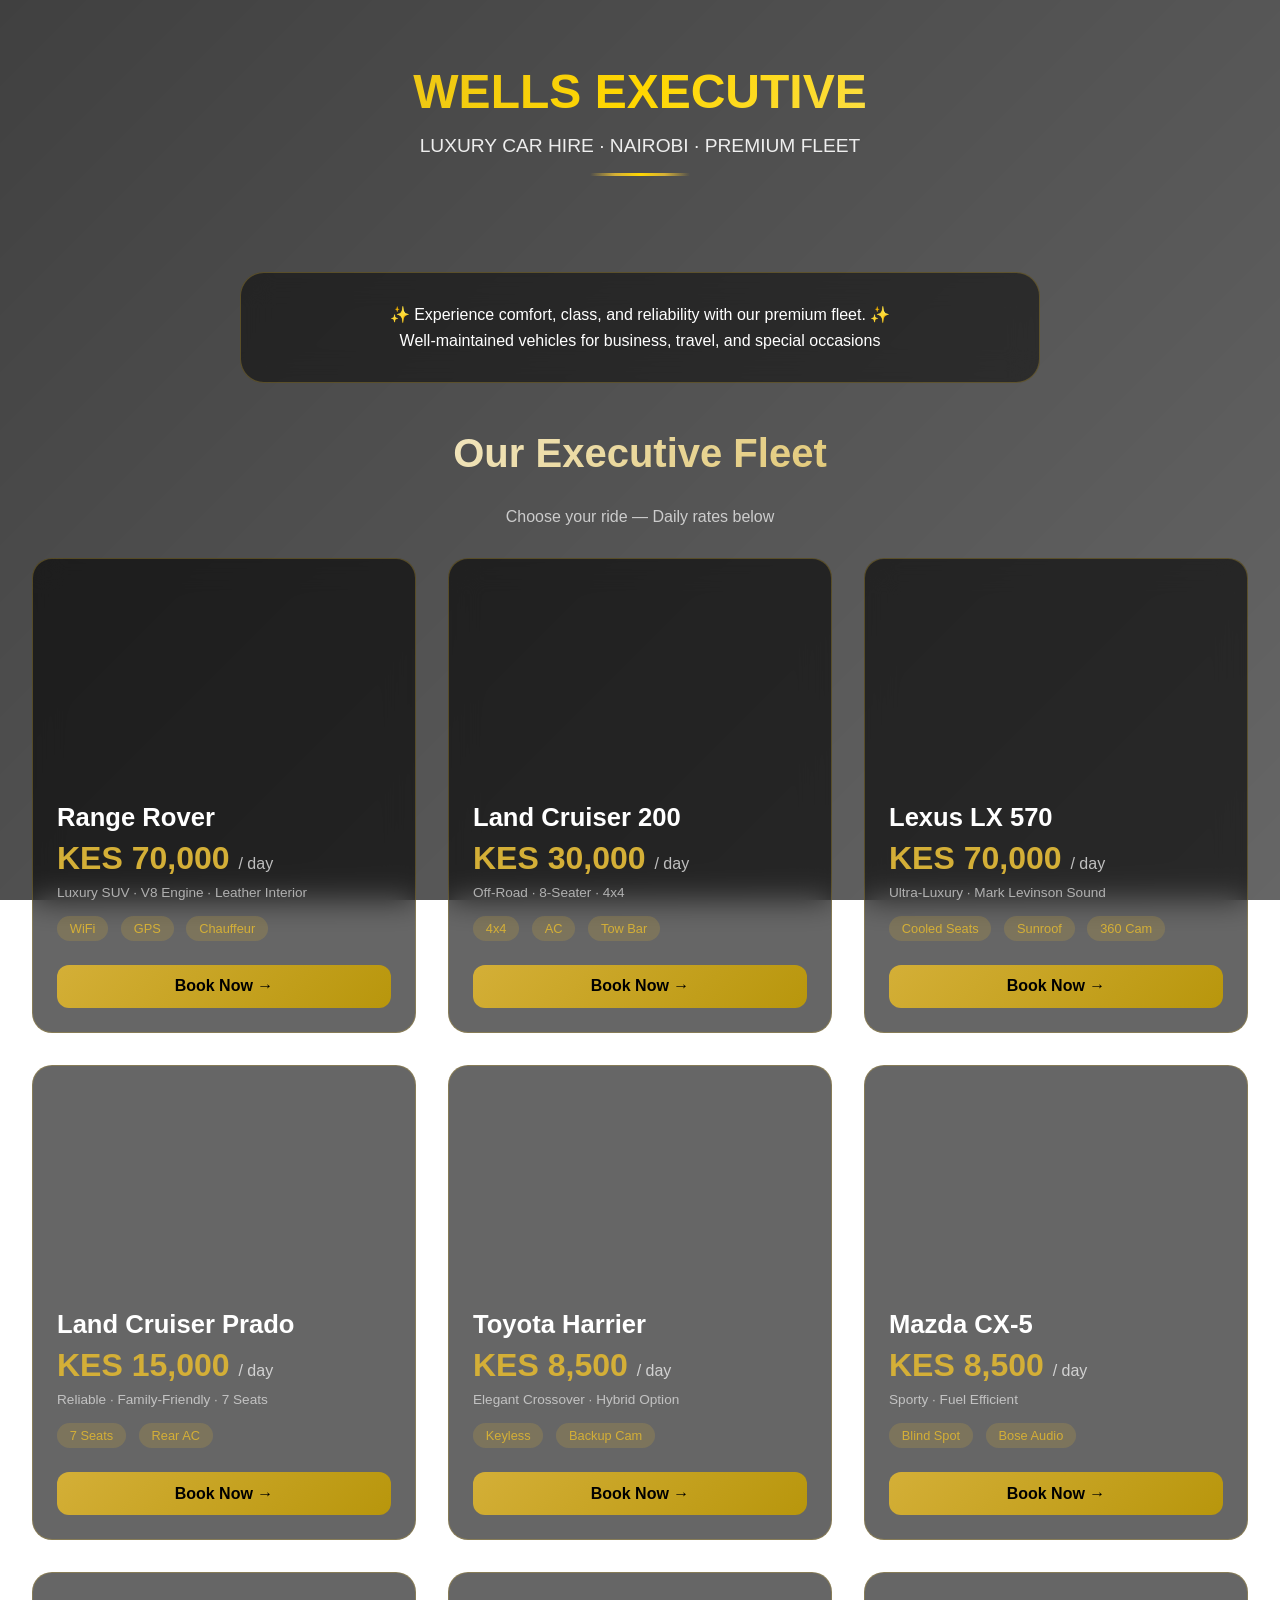
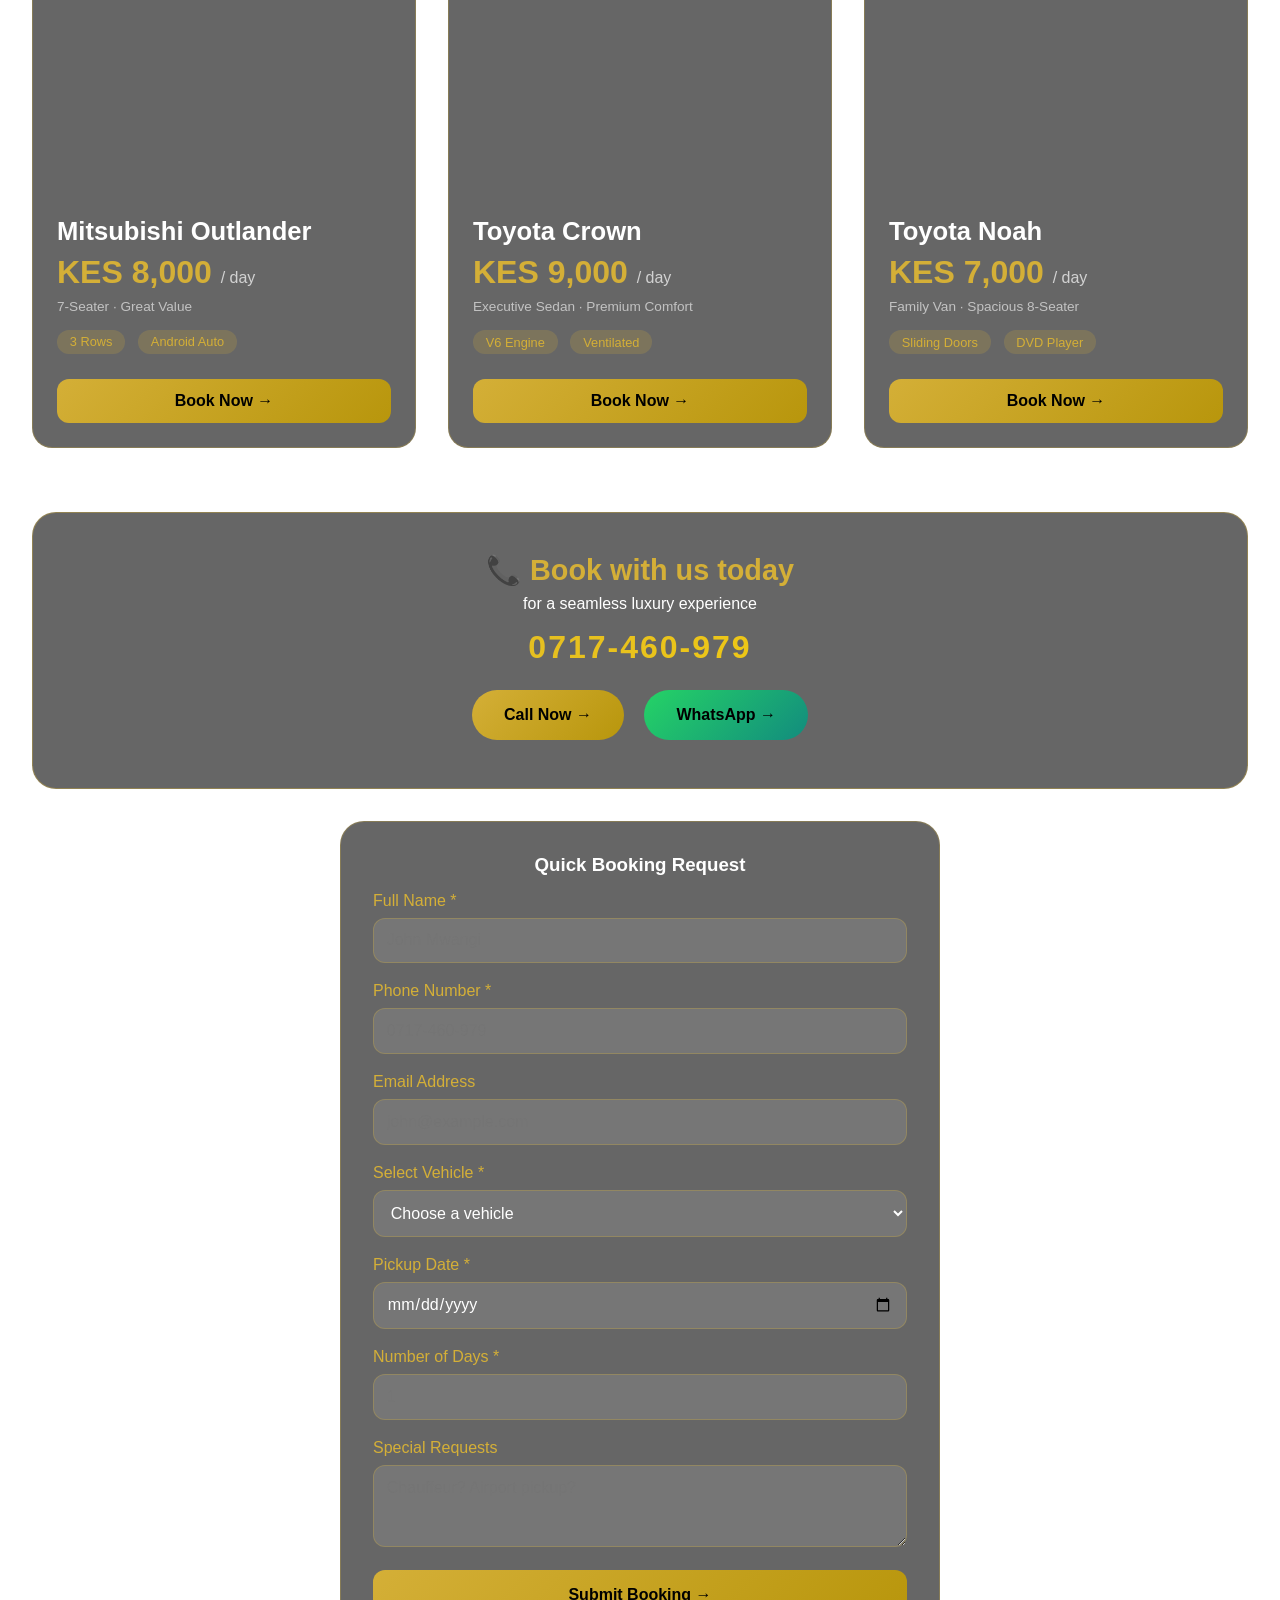
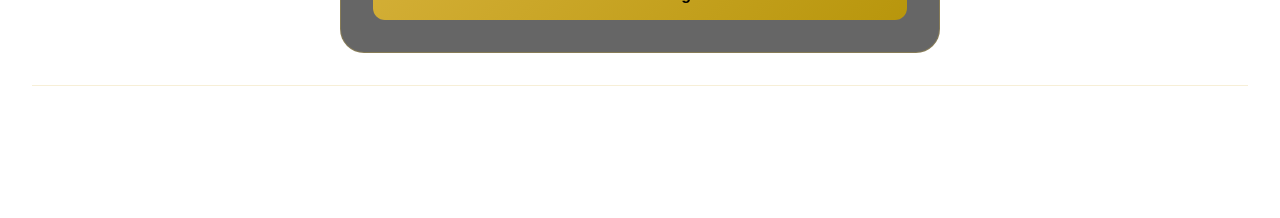
==== commit 76578c5d: "Update index.html" ====
--- a/index.html
+++ b/index.html
@@ -18,10 +18,8 @@
             overflow-x: hidden;
         }
 
-        /* Import Google Fonts */
-        @import url('https://fonts.googleapis.com/css2?family=Inter:ital,wght@0,100..900;1,100..900&family=Poppins:ital,wght@0,100;0,200;0,300;0,400;0,500;0,600;0,700;0,800;0,900;1,100;1,200;1,300;1,400;1,500;1,600;1,700;1,800;1,900&display=swap');
-
-        /* Video Background */
+        @import url('https://fonts.googleapis.com/css2?family=Poppins:wght@300;400;500;600;700;800&display=swap');
+
         .video-background {
             position: fixed;
             top: 0;
@@ -32,7 +30,6 @@
             object-fit: cover;
         }
 
-        /* Dark Overlay for better text readability */
         .overlay {
             position: fixed;
             top: 0;
@@ -43,7 +40,6 @@
             z-index: -1;
         }
 
-        /* Main Container */
         .container {
             max-width: 1400px;
             margin: 0 auto;
@@ -52,7 +48,6 @@
             z-index: 1;
         }
 
-        /* Header Section */
         .header {
             text-align: center;
             margin-bottom: 3rem;
@@ -62,20 +57,17 @@
         .logo {
             font-size: 3rem;
             font-weight: 800;
-            letter-spacing: -0.02em;
             background: linear-gradient(135deg, #D4AF37, #FFD700, #F5E6A3);
             -webkit-background-clip: text;
             background-clip: text;
             color: transparent;
             margin-bottom: 1rem;
-            text-shadow: 0 2px 10px rgba(0,0,0,0.3);
         }
 
         .tagline {
             font-size: 1.2rem;
             color: rgba(255, 255, 255, 0.9);
             font-weight: 300;
-            letter-spacing: 1px;
         }
 
         .gold-divider {
@@ -85,7 +77,6 @@
             margin: 1rem auto;
         }
 
-        /* Experience Card */
         .experience-card {
             background: rgba(0, 0, 0, 0.5);
             backdrop-filter: blur(15px);
@@ -99,13 +90,6 @@
             margin-right: auto;
         }
 
-        .experience-card p {
-            font-size: 1.2rem;
-            font-weight: 400;
-            color: rgba(255, 255, 255, 0.95);
-        }
-
-        /* Section Titles */
         .section-title {
             font-size: 2.5rem;
             font-weight: 700;
@@ -121,10 +105,8 @@
             text-align: center;
             color: rgba(255, 255, 255, 0.7);
             margin-bottom: 2rem;
-            font-size: 1rem;
-        }
-
-        /* Vehicles Grid */
+        }
+
         .vehicles-grid {
             display: grid;
             grid-template-columns: repeat(auto-fit, minmax(320px, 1fr));
@@ -139,11 +121,10 @@
             overflow: hidden;
             border: 1px solid rgba(212, 175, 55, 0.3);
             transition: all 0.4s cubic-bezier(0.4, 0, 0.2, 1);
-            position: relative;
         }
 
         .vehicle-card:hover {
-            transform: translateY(-10px) scale(1.02);
+            transform: translateY(-10px);
             border-color: rgba(212, 175, 55, 0.8);
             box-shadow: 0 25px 40px rgba(0, 0, 0, 0.5);
         }
@@ -153,21 +134,16 @@
             background-size: cover;
             background-position: center;
             position: relative;
-            display: flex;
-            align-items: flex-end;
-            justify-content: flex-start;
-            padding: 1rem;
+        }
+
+        .vehicle-details {
+            padding: 1.5rem;
         }
 
         .vehicle-name {
             font-size: 1.6rem;
             font-weight: 700;
-            color: #fff;
-            text-shadow: 0 2px 10px rgba(0,0,0,0.8);
-        }
-
-        .vehicle-details {
-            padding: 1.5rem;
+            margin-bottom: 0.5rem;
         }
 
         .price {
@@ -191,7 +167,7 @@
 
         .features {
             display: flex;
-            gap: 1rem;
+            gap: 0.8rem;
             margin-bottom: 1.5rem;
             flex-wrap: wrap;
         }
@@ -219,11 +195,10 @@
         }
 
         .btn-book:hover {
-            transform: scale(1.05);
+            transform: scale(1.02);
             box-shadow: 0 5px 20px rgba(212, 175, 55, 0.4);
         }
 
-        /* Contact Section */
         .contact-section {
             background: rgba(0, 0, 0, 0.6);
             backdrop-filter: blur(15px);
@@ -259,17 +234,14 @@
             text-decoration: none;
             font-weight: 700;
             border-radius: 50px;
-            margin-top: 1rem;
+            margin: 0.5rem;
             transition: all 0.3s ease;
-            font-size: 1.1rem;
         }
 
         .cta-button:hover {
             transform: scale(1.05);
-            box-shadow: 0 5px 25px rgba(212, 175, 55, 0.5);
-        }
-
-        /* Form Section */
+        }
+
         .form-section {
             background: rgba(0, 0, 0, 0.6);
             backdrop-filter: blur(15px);
@@ -317,108 +289,49 @@
             font-weight: 700;
             font-size: 1rem;
             cursor: pointer;
-            transition: all 0.3s ease;
-        }
-
-        /* Footer */
+        }
+
         .footer {
             text-align: center;
             padding: 2rem;
             color: rgba(255, 255, 255, 0.5);
-            font-size: 0.9rem;
             border-top: 1px solid rgba(212, 175, 55, 0.2);
             margin-top: 2rem;
         }
 
-        /* Responsive */
         @media (max-width: 768px) {
-            .container {
-                padding: 1rem;
-            }
-            .logo {
-                font-size: 2rem;
-            }
-            .section-title {
-                font-size: 1.8rem;
-            }
-            .phone-number {
-                font-size: 1.5rem;
-            }
-            .vehicles-grid {
-                grid-template-columns: 1fr;
-            }
-        }
-
-        /* Car Image Placeholders (using gradients + icons as fallback) */
-        .vehicle-image {
-            background: linear-gradient(135deg, #1a1a2e, #16213e);
-            position: relative;
-        }
-
-        .vehicle-image::before {
-            content: "🚗";
-            font-size: 4rem;
-            position: absolute;
-            bottom: 10px;
-            right: 10px;
-            opacity: 0.5;
-        }
-
-        /* Specific car icons for visual distinction */
-        .range-rover::before { content: "🚙"; font-size: 5rem; }
-        .land-cruiser-200::before { content: "🚙"; }
-        .lexus::before { content: "🚗"; }
-        .prado::before { content: "🚙"; }
-        .harrier::before { content: "🚙"; }
-        .cx5::before { content: "🚗"; }
-        .outlander::before { content: "🚙"; }
-        .crown::before { content: "🚗"; }
-        .noah::before { content: "🚐"; }
-
-        .success-message {
-            background: rgba(74, 222, 128, 0.2);
-            border: 1px solid #4ade80;
-            border-radius: 12px;
-            padding: 1rem;
-            text-align: center;
-            margin-bottom: 1rem;
-            color: #4ade80;
+            .logo { font-size: 2rem; }
+            .section-title { font-size: 1.8rem; }
+            .phone-number { font-size: 1.5rem; }
         }
     </style>
 </head>
 <body>
 
-<!-- HIGH-QUALITY RANGE ROVER VIDEO BACKGROUND -->
 <video class="video-background" autoplay loop muted playsinline>
-    <source src="https://player.vimeo.com/external/434045467.sd.mp4?s=20cbfb3a6f0f3cbe1d9c47c8c5f2c1a487a0a3e8&profile_id=164" type="video/mp4">
-    <!-- Alternative premium Range Rover style video -->
-    <source src="https://assets.mixkit.co/videos/preview/mixkit-sports-car-driving-on-desert-highway-39777-large.mp4" type="video/mp4">
-    Your browser does not support the video tag.
+    <source src="https://cdn.pixabay.com/video/2022/07/04/124624-726847766_large.mp4" type="video/mp4">
 </video>
 <div class="overlay"></div>
 
 <div class="container">
-    <!-- Header -->
     <div class="header">
         <div class="logo">WELLS EXECUTIVE</div>
         <div class="tagline">LUXURY CAR HIRE · NAIROBI · PREMIUM FLEET</div>
         <div class="gold-divider"></div>
     </div>
 
-    <!-- Experience Card -->
     <div class="experience-card">
         <p>✨ Experience comfort, class, and reliability with our premium fleet. ✨</p>
-        <p style="margin-top: 0.5rem; font-size: 0.95rem;">Well-maintained vehicles for business, travel, and special occasions</p>
+        <p style="margin-top: 0.5rem;">Well-maintained vehicles for business, travel, and special occasions</p>
     </div>
 
-    <!-- Available Units Section -->
     <h2 class="section-title">Our Executive Fleet</h2>
     <p class="section-subtitle">Choose your ride — Daily rates below</p>
 
     <div class="vehicles-grid">
         <!-- Range Rover -->
         <div class="vehicle-card">
-            <div class="vehicle-image range-rover"></div>
+            <div class="vehicle-image" style="background-image: url('images/range-rover.jpg');"></div>
             <div class="vehicle-details">
                 <div class="vehicle-name">Range Rover</div>
                 <div class="price">KES 70,000 <span>/ day</span></div>
@@ -426,7 +339,7 @@
                 <div class="features">
                     <span class="feature">WiFi</span>
                     <span class="feature">GPS</span>
-                    <span class="feature">Chauffeur Option</span>
+                    <span class="feature">Chauffeur</span>
                 </div>
                 <button class="btn-book" onclick="bookCar('Range Rover')">Book Now →</button>
             </div>
@@ -434,23 +347,23 @@
 
         <!-- Land Cruiser 200 Series -->
         <div class="vehicle-card">
-            <div class="vehicle-image land-cruiser-200"></div>
-            <div class="vehicle-details">
-                <div class="vehicle-name">Land Cruiser 200 Series</div>
+            <div class="vehicle-image" style="background-image: url('images/land-cruiser-200.jpg');"></div>
+            <div class="vehicle-details">
+                <div class="vehicle-name">Land Cruiser 200</div>
                 <div class="price">KES 30,000 <span>/ day</span></div>
-                <div class="price-note">Off-Road Capable · Spacious 8-Seater</div>
+                <div class="price-note">Off-Road · 8-Seater · 4x4</div>
                 <div class="features">
                     <span class="feature">4x4</span>
                     <span class="feature">AC</span>
                     <span class="feature">Tow Bar</span>
                 </div>
-                <button class="btn-book" onclick="bookCar('Land Cruiser 200 Series')">Book Now →</button>
+                <button class="btn-book" onclick="bookCar('Land Cruiser 200')">Book Now →</button>
             </div>
         </div>
 
         <!-- Lexus LX 570 -->
         <div class="vehicle-card">
-            <div class="vehicle-image lexus"></div>
+            <div class="vehicle-image" style="background-image: url('images/lexus-lx570.jpg');"></div>
             <div class="vehicle-details">
                 <div class="vehicle-name">Lexus LX 570</div>
                 <div class="price">KES 70,000 <span>/ day</span></div>
@@ -458,7 +371,7 @@
                 <div class="features">
                     <span class="feature">Cooled Seats</span>
                     <span class="feature">Sunroof</span>
-                    <span class="feature">360 Camera</span>
+                    <span class="feature">360 Cam</span>
                 </div>
                 <button class="btn-book" onclick="bookCar('Lexus LX 570')">Book Now →</button>
             </div>
@@ -466,11 +379,11 @@
 
         <!-- Land Cruiser Prado -->
         <div class="vehicle-card">
-            <div class="vehicle-image prado"></div>
+            <div class="vehicle-image" style="background-image: url('images/prado.jpg');"></div>
             <div class="vehicle-details">
                 <div class="vehicle-name">Land Cruiser Prado</div>
                 <div class="price">KES 15,000 <span>/ day</span></div>
-                <div class="price-note">Reliable · Family-Friendly</div>
+                <div class="price-note">Reliable · Family-Friendly · 7 Seats</div>
                 <div class="features">
                     <span class="feature">7 Seats</span>
                     <span class="feature">Rear AC</span>
@@ -481,14 +394,14 @@
 
         <!-- Toyota Harrier -->
         <div class="vehicle-card">
-            <div class="vehicle-image harrier"></div>
+            <div class="vehicle-image" style="background-image: url('images/harrier.jpg');"></div>
             <div class="vehicle-details">
                 <div class="vehicle-name">Toyota Harrier</div>
                 <div class="price">KES 8,500 <span>/ day</span></div>
                 <div class="price-note">Elegant Crossover · Hybrid Option</div>
                 <div class="features">
-                    <span class="feature">Keyless Entry</span>
-                    <span class="feature">Backup Camera</span>
+                    <span class="feature">Keyless</span>
+                    <span class="feature">Backup Cam</span>
                 </div>
                 <button class="btn-book" onclick="bookCar('Toyota Harrier')">Book Now →</button>
             </div>
@@ -496,7 +409,7 @@
 
         <!-- Mazda CX-5 -->
         <div class="vehicle-card">
-            <div class="vehicle-image cx5"></div>
+            <div class="vehicle-image" style="background-image: url('images/cx5.jpg');"></div>
             <div class="vehicle-details">
                 <div class="vehicle-name">Mazda CX-5</div>
                 <div class="price">KES 8,500 <span>/ day</span></div>
@@ -511,7 +424,7 @@
 
         <!-- Mitsubishi Outlander -->
         <div class="vehicle-card">
-            <div class="vehicle-image outlander"></div>
+            <div class="vehicle-image" style="background-image: url('images/outlander.jpg');"></div>
             <div class="vehicle-details">
                 <div class="vehicle-name">Mitsubishi Outlander</div>
                 <div class="price">KES 8,000 <span>/ day</span></div>
@@ -526,14 +439,14 @@
 
         <!-- Toyota Crown -->
         <div class="vehicle-card">
-            <div class="vehicle-image crown"></div>
+            <div class="vehicle-image" style="background-image: url('images/crown.jpg');"></div>
             <div class="vehicle-details">
                 <div class="vehicle-name">Toyota Crown</div>
                 <div class="price">KES 9,000 <span>/ day</span></div>
                 <div class="price-note">Executive Sedan · Premium Comfort</div>
                 <div class="features">
                     <span class="feature">V6 Engine</span>
-                    <span class="feature">Ventilated Seats</span>
+                    <span class="feature">Ventilated</span>
                 </div>
                 <button class="btn-book" onclick="bookCar('Toyota Crown')">Book Now →</button>
             </div>
@@ -541,7 +454,7 @@
 
         <!-- Toyota Noah -->
         <div class="vehicle-card">
-            <div class="vehicle-image noah"></div>
+            <div class="vehicle-image" style="background-image: url('images/noah.jpg');"></div>
             <div class="vehicle-details">
                 <div class="vehicle-name">Toyota Noah</div>
                 <div class="price">KES 7,000 <span>/ day</span></div>
@@ -555,43 +468,36 @@
         </div>
     </div>
 
-    <!-- Contact & Booking Section -->
     <div class="contact-section">
         <h3>📞 Book with us today</h3>
         <p>for a seamless luxury experience</p>
         <div class="phone-number">0717-460-979</div>
-        <p style="margin-top: 0.5rem;">Call, SMS, or WhatsApp — 24/7 Support</p>
         <a href="tel:0717460979" class="cta-button">Call Now →</a>
-        <a href="https://wa.me/254717460979" class="cta-button" style="margin-left: 1rem; background: linear-gradient(135deg, #25D366, #128C7E);">WhatsApp →</a>
+        <a href="https://wa.me/254717460979" class="cta-button" style="background: linear-gradient(135deg, #25D366, #128C7E);">WhatsApp →</a>
     </div>
 
-    <!-- Quick Booking Form (Netlify Enabled) -->
     <div class="form-section">
         <h3 style="text-align: center; margin-bottom: 1rem;">Quick Booking Request</h3>
         <form name="car-hire-booking" method="POST" data-netlify="true" netlify>
-            <input type="hidden" name="form-name" value="car-hire-booking" />
-            
+            <input type="hidden" name="form-name" value="car-hire-booking">
             <div class="form-group">
                 <label>Full Name *</label>
                 <input type="text" name="name" required placeholder="John Mwangi">
             </div>
-            
             <div class="form-group">
                 <label>Phone Number *</label>
                 <input type="tel" name="phone" required placeholder="0717-460-979">
             </div>
-            
             <div class="form-group">
                 <label>Email Address</label>
                 <input type="email" name="email" placeholder="john@example.com">
             </div>
-            
             <div class="form-group">
                 <label>Select Vehicle *</label>
                 <select name="vehicle" required>
                     <option value="">Choose a vehicle</option>
                     <option>Range Rover - KES 70,000/day</option>
-                    <option>Land Cruiser 200 Series - KES 30,000/day</option>
+                    <option>Land Cruiser 200 - KES 30,000/day</option>
                     <option>Lexus LX 570 - KES 70,000/day</option>
                     <option>Land Cruiser Prado - KES 15,000/day</option>
                     <option>Toyota Harrier - KES 8,500/day</option>
@@ -601,30 +507,25 @@
                     <option>Toyota Noah - KES 7,000/day</option>
                 </select>
             </div>
-            
             <div class="form-group">
                 <label>Pickup Date *</label>
                 <input type="date" name="pickup_date" required>
             </div>
-            
             <div class="form-group">
                 <label>Number of Days *</label>
                 <input type="number" name="days" required min="1" placeholder="1">
             </div>
-            
             <div class="form-group">
                 <label>Special Requests</label>
-                <textarea name="message" rows="3" placeholder="Chauffeur? Airport pickup? Additional info..."></textarea>
-            </div>
-            
-            <button type="submit">Submit Booking Request →</button>
+                <textarea name="message" rows="3" placeholder="Chauffeur? Airport pickup?"></textarea>
+            </div>
+            <button type="submit">Submit Booking →</button>
         </form>
-        <p style="text-align: center; font-size: 0.75rem; margin-top: 1rem; opacity: 0.6;">We'll respond within 30 minutes</p>
     </div>
 
     <div class="footer">
         <p>© 2026 WELLS EXECUTIVE LUXURY CAR HIRE — Nairobi, Kenya</p>
-        <p style="margin-top: 0.5rem;">Premium Fleet | 24/7 Support | Well-Maintained Vehicles</p>
+        <p>Premium Fleet | 24/7 Support | Well-Maintained Vehicles</p>
     </div>
 </div>
 
@@ -641,18 +542,7 @@
         }
         document.querySelector('.form-section').scrollIntoView({ behavior: 'smooth' });
     }
-
-    // Success message on form submit
-    const urlParams = new URLSearchParams(window.location.search);
-    if (urlParams.get('form') === 'car-hire-booking' && urlParams.has('submitted')) {
-        const formSection = document.querySelector('.form-section');
-        const successDiv = document.createElement('div');
-        successDiv.className = 'success-message';
-        successDiv.innerHTML = '✓ Thank you! Your booking request has been sent. We will contact you shortly at 0717-460-979 or via email.';
-        formSection.insertBefore(successDiv, formSection.firstChild);
-        window.history.replaceState({}, document.title, window.location.pathname);
-    }
 </script>
 
 </body>
-</html>+</html>
